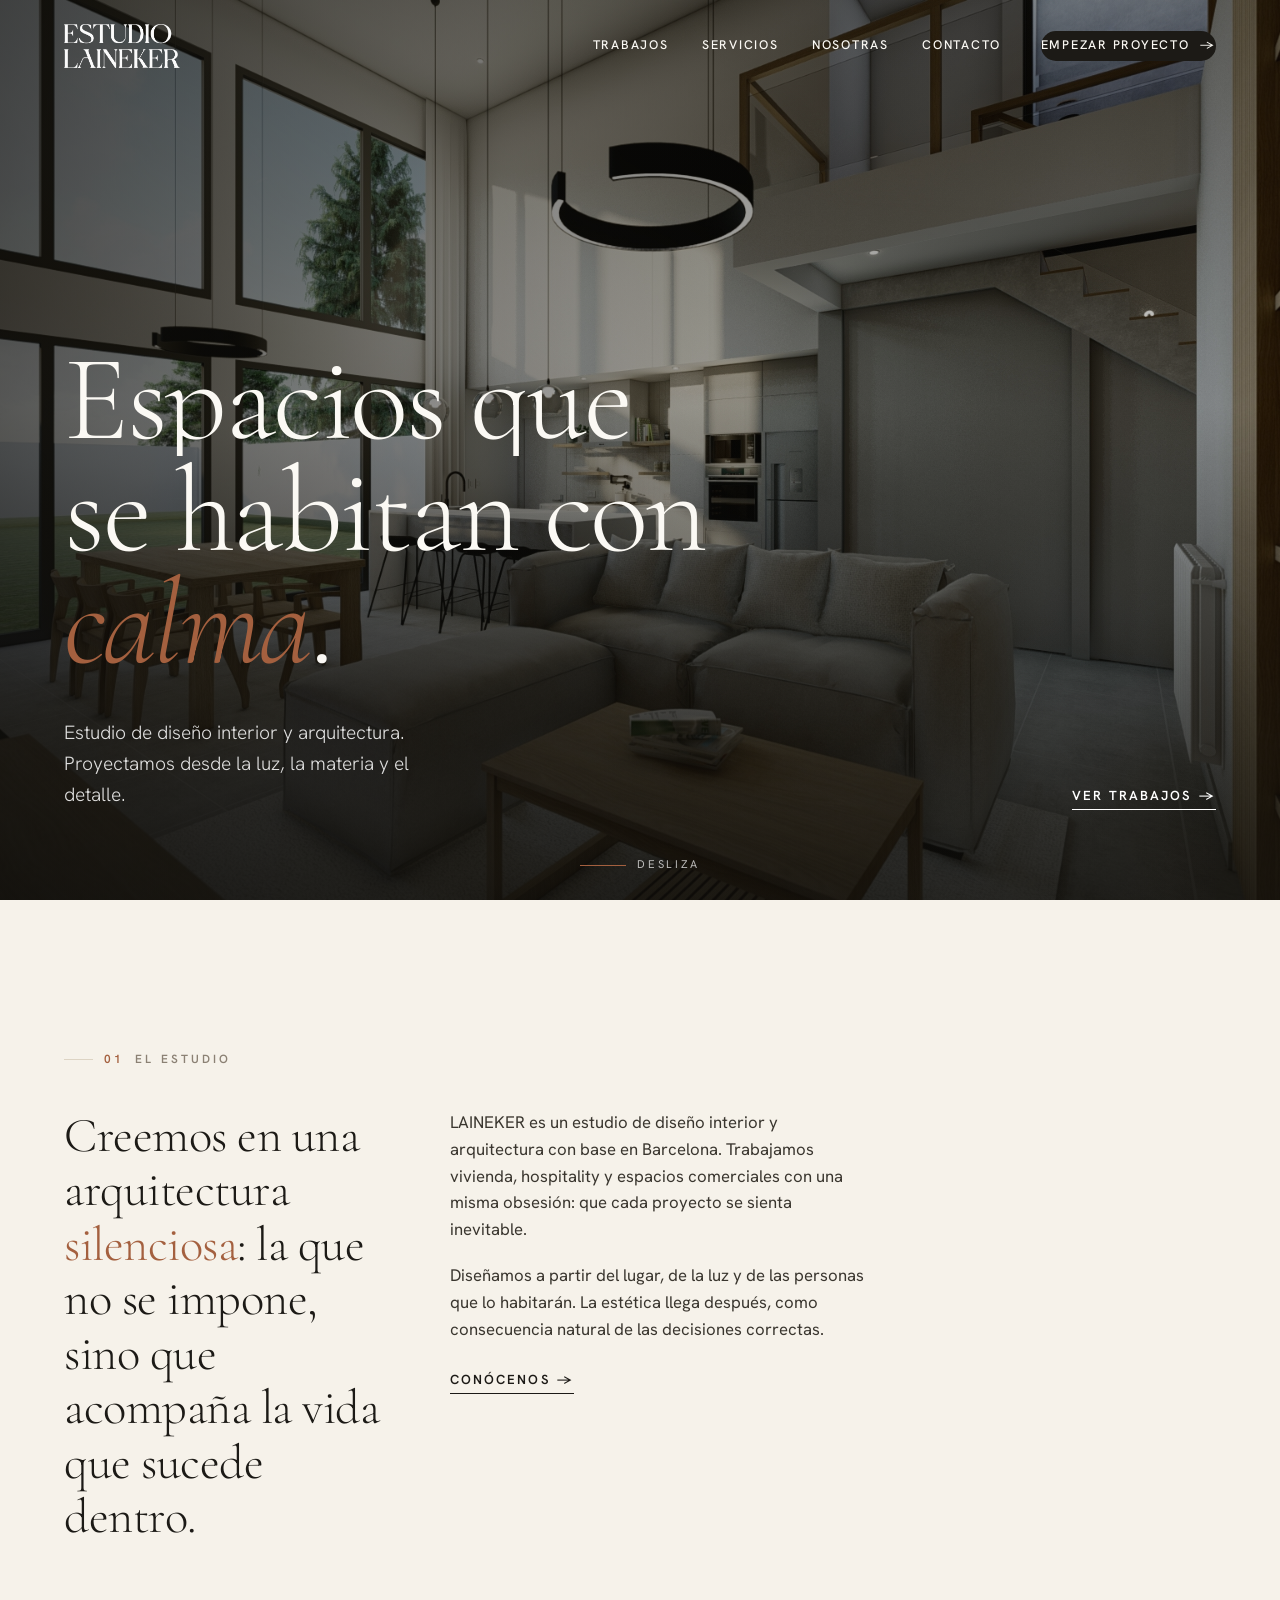
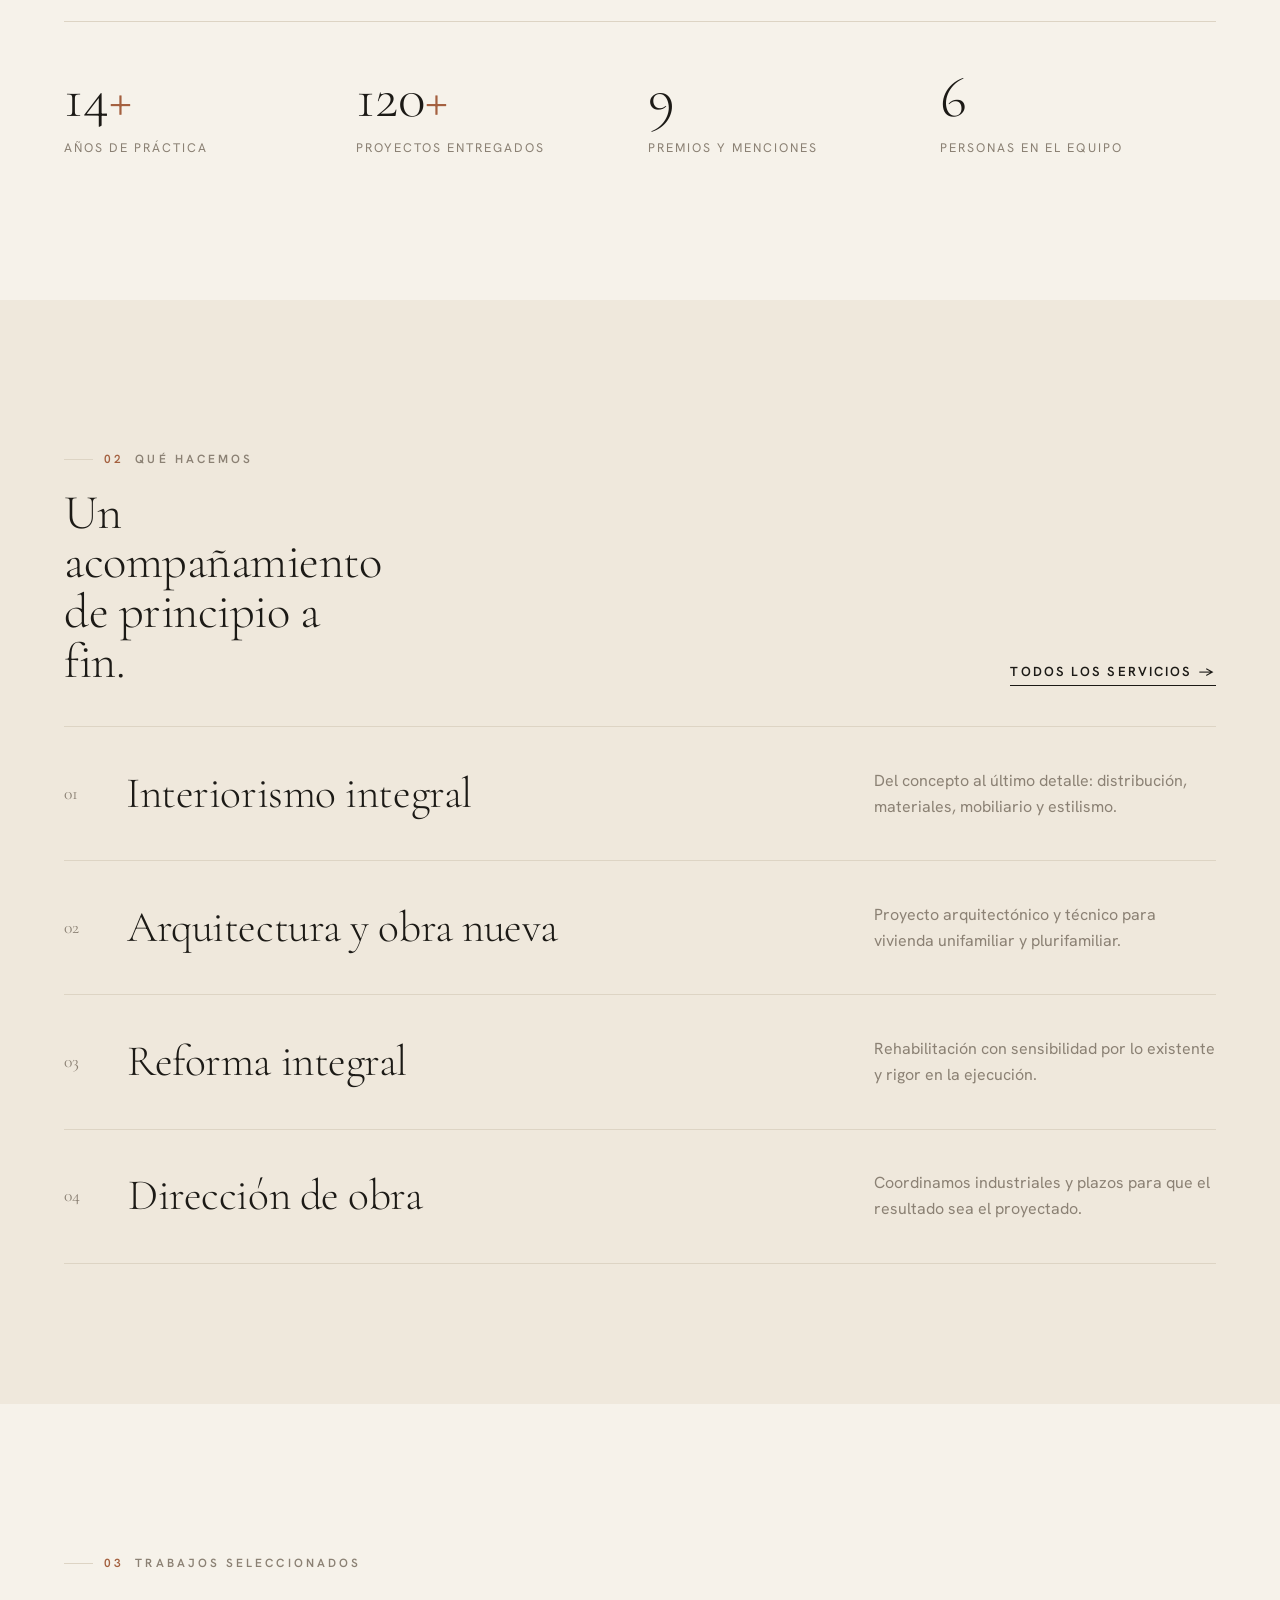
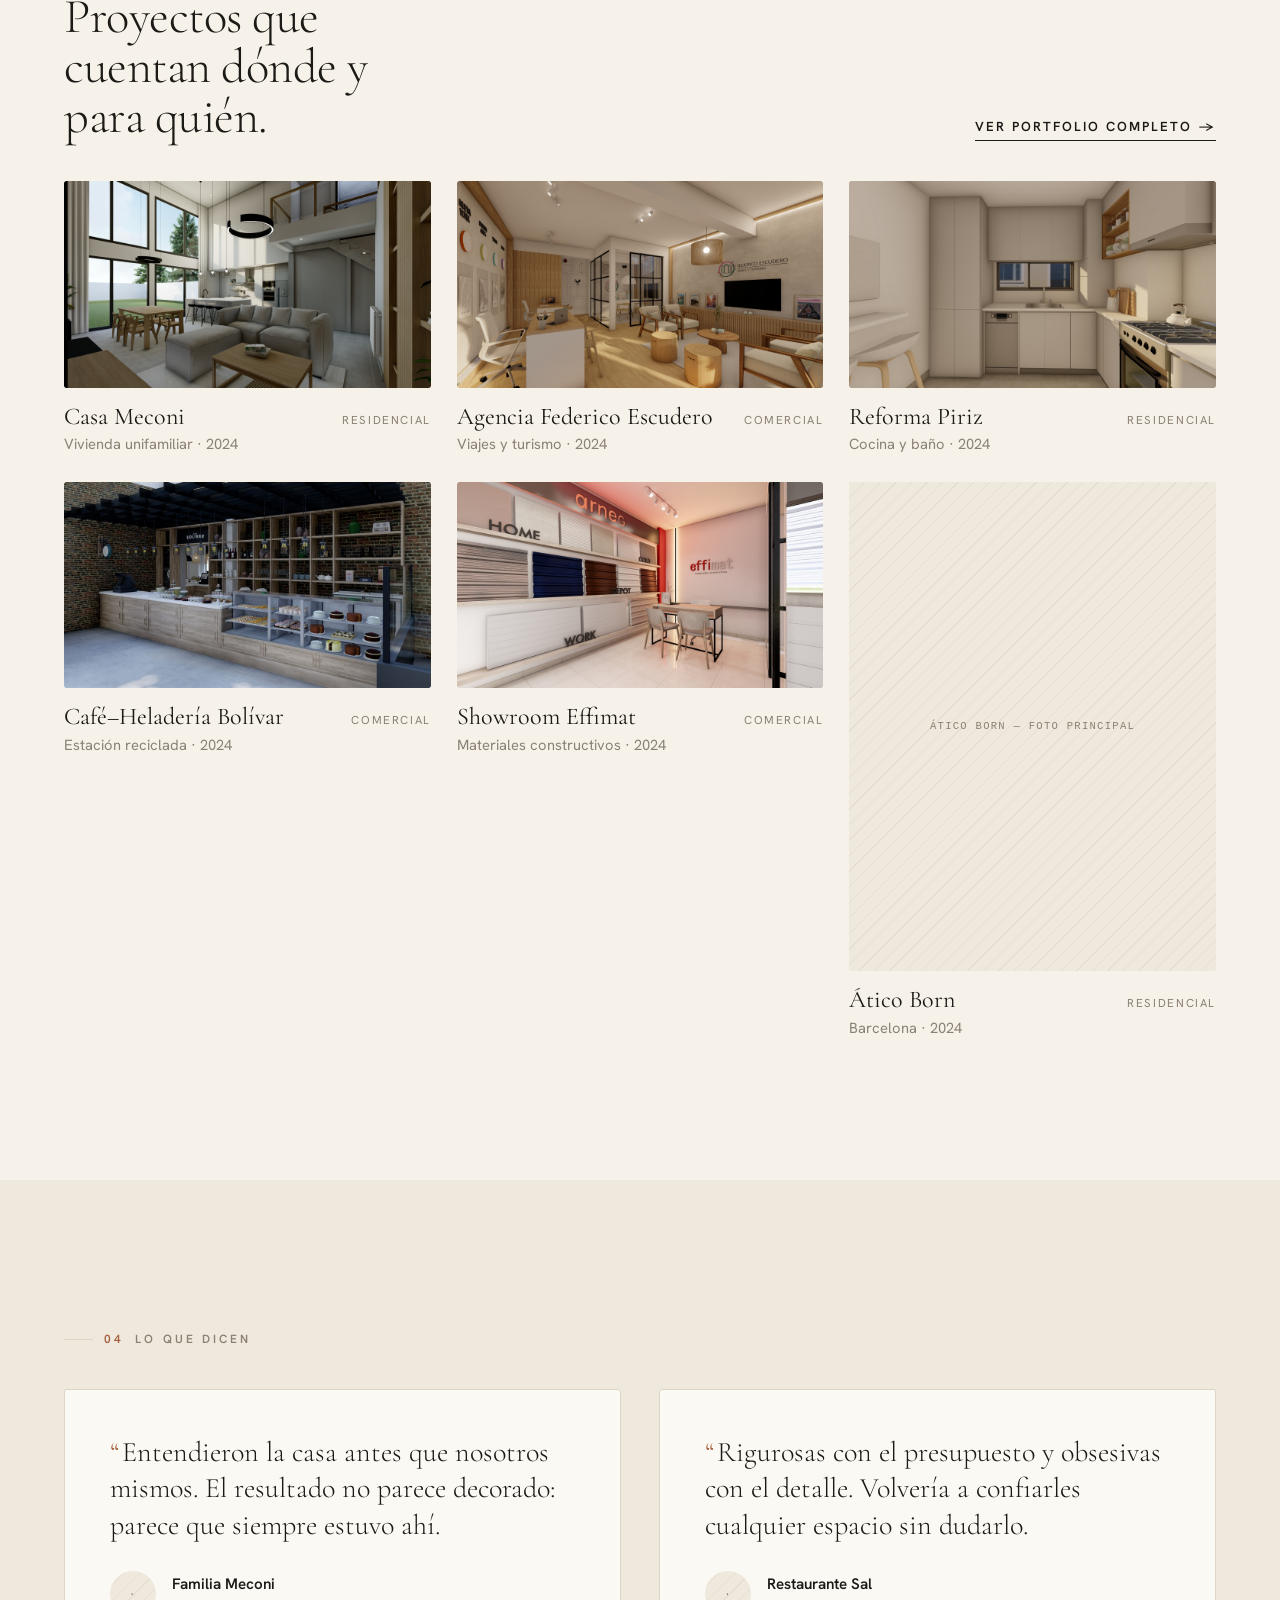
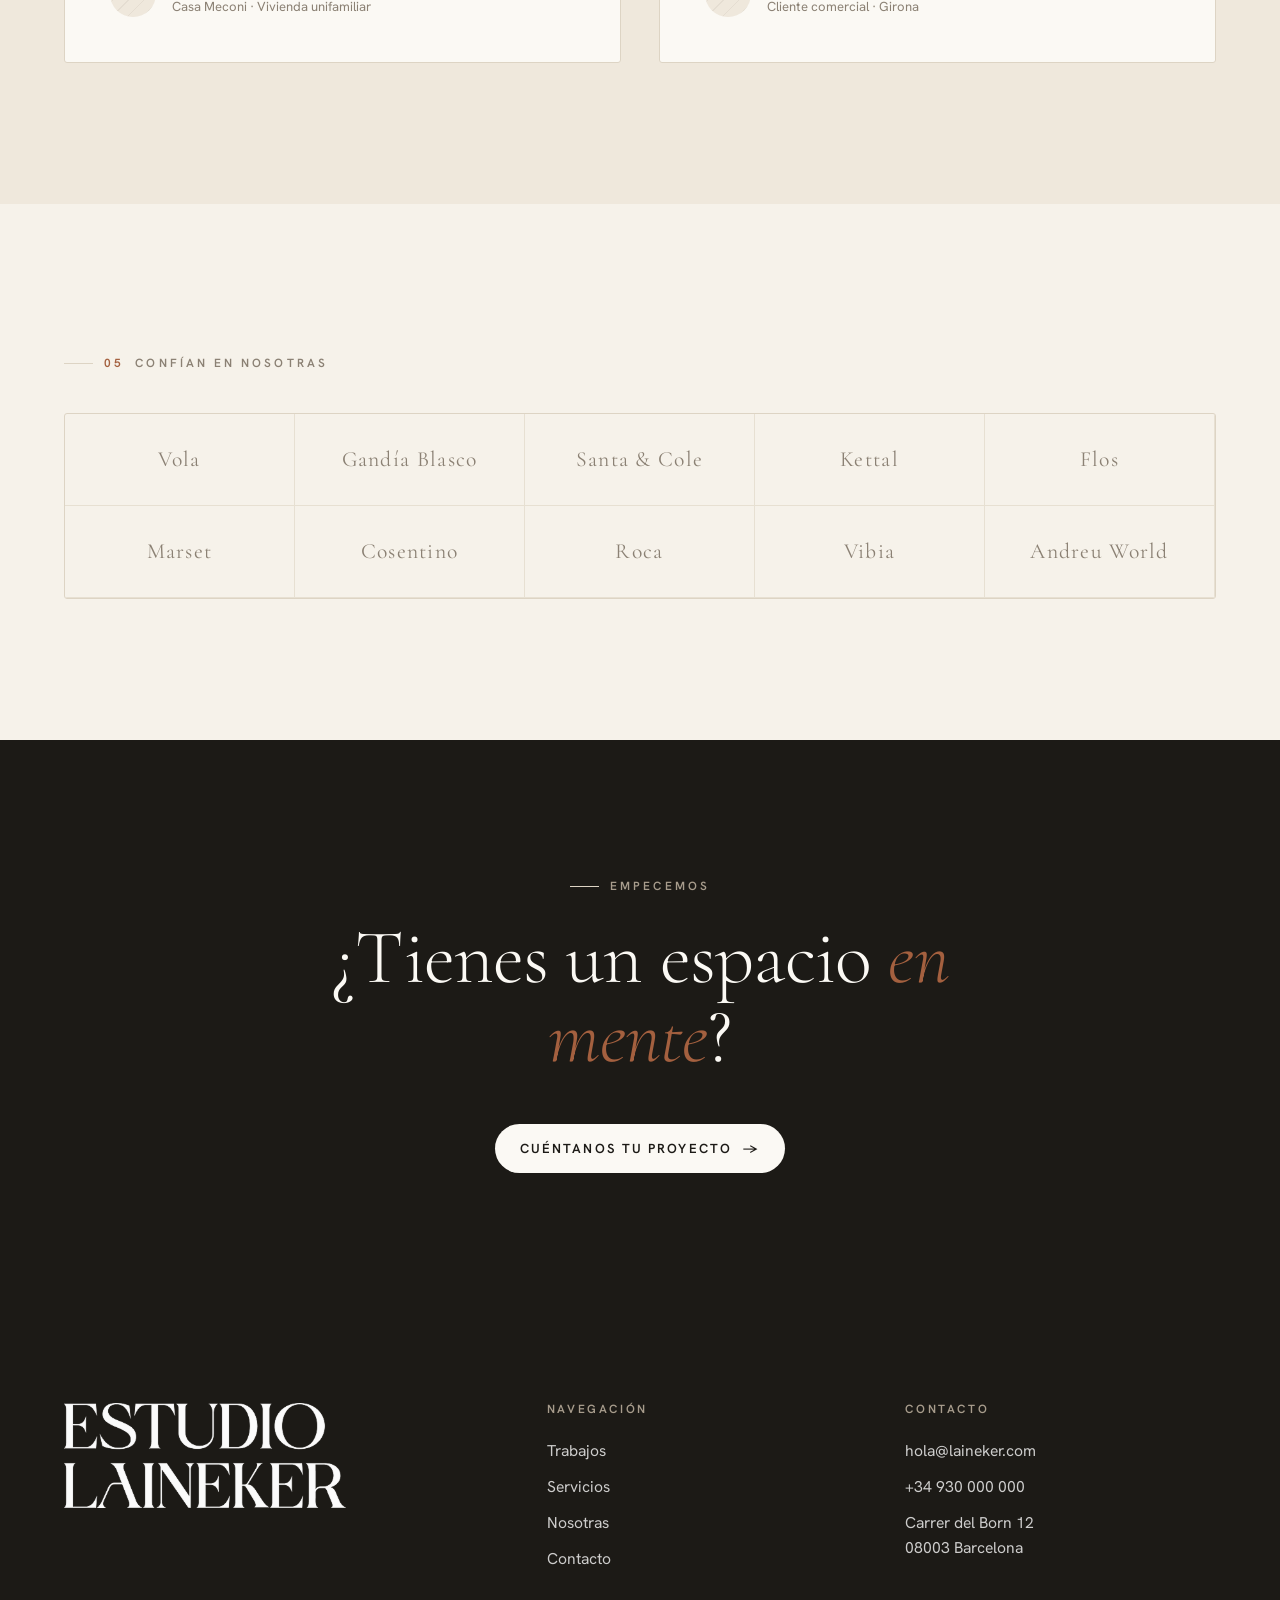
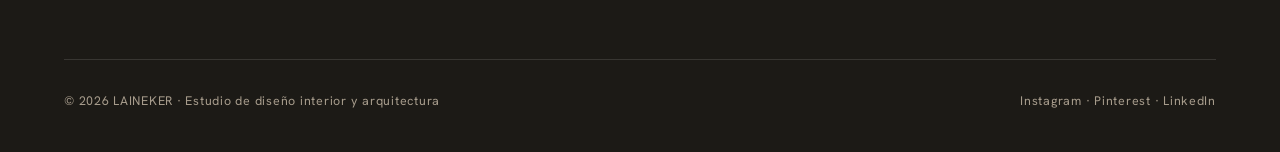
==== index.html @ e69b0336 "Actualización del proyecto" ====
<!DOCTYPE html>
<html lang="es">
<head>
<meta charset="UTF-8">
<meta name="viewport" content="width=device-width, initial-scale=1.0">
<title>LAINEKER — Estudio de diseño interior y arquitectura</title>
<meta name="description" content="LAINEKER. Estudio de diseño interior y arquitectura. Proyectos residenciales, comerciales y de hospitality concebidos desde la luz, la materia y el detalle.">
<link rel="stylesheet" href="css/style.css">
</head>
<body>

<!-- ============ NAV ============ -->
<header class="nav on-dark">
  <a class="brand" href="index.html" aria-label="Estudio LAINEKER — inicio">
    <img class="l-dark" src="img/logo-black.png" alt="Estudio LAINEKER">
    <img class="l-light" src="img/logo-white.png" alt="Estudio LAINEKER">
  </a>
  <nav class="nav__links" aria-label="Principal">
    <a href="trabajos.html">Trabajos</a>
    <a href="servicios.html">Servicios</a>
    <a href="nosotras.html">Nosotras</a>
    <a href="contacto.html">Contacto</a>
    <a class="btn nav__cta" href="contacto.html">Empezar proyecto <span class="arrow" aria-hidden="true">→</span></a>
  </nav>
  <button class="burger" aria-label="Menú" aria-expanded="false"><span></span><span></span><span></span></button>
</header>

<!-- ============ MOBILE MENU ============ -->
<div class="menu" id="menu">
  <a href="trabajos.html">Trabajos</a>
  <a href="servicios.html">Servicios</a>
  <a href="nosotras.html">Nosotras</a>
  <a href="contacto.html">Contacto</a>
  <div class="menu__foot">
    <span>hola@laineker.com</span>
    <span>+34 930 000 000</span>
    <span>Barcelona</span>
  </div>
</div>

<main>

  <!-- ============ HERO ============ -->
  <section class="hero" data-screen-label="Hero">
    <div class="hero__media">
      <img src="img/casa-meconi/1.jpg" alt="Casa Meconi — Estudio Laineker">
    </div>
    <div class="hero__inner">
      <h1 class="hero__title">
        <span class="reveal-line"><span>Espacios que</span></span>
        <span class="reveal-line"><span>se habitan con</span></span>
        <span class="reveal-line"><span><em>calma</em>.</span></span>
      </h1>
      <div class="hero__row">
        <p class="hero__sub">Estudio de diseño interior y arquitectura. Proyectamos desde la luz, la materia y el detalle.</p>
        <a class="link-u" href="trabajos.html" style="color:#fff">Ver trabajos <span class="arrow" aria-hidden="true">→</span></a>
      </div>
    </div>
    <div class="hero__scroll"><span class="hero__line"></span> Desliza</div>
  </section>

  <!-- ============ INTRO ============ -->
  <section class="section wrap" id="estudio" data-screen-label="Estudio">
    <span class="eyebrow" data-reveal><span class="idx">01</span> El estudio</span>
    <div class="intro" style="margin-top:2.5rem">
      <p class="intro__statement" data-reveal>
        Creemos en una arquitectura <span class="accent">silenciosa</span>: la que no se impone, sino que acompaña la vida que sucede dentro.
      </p>
      <div class="intro__aside" data-reveal data-delay="1">
        <p>LAINEKER es un estudio de diseño interior y arquitectura con base en Barcelona. Trabajamos vivienda, hospitality y espacios comerciales con una misma obsesión: que cada proyecto se sienta inevitable.</p>
        <p>Diseñamos a partir del lugar, de la luz y de las personas que lo habitarán. La estética llega después, como consecuencia natural de las decisiones correctas.</p>
        <a class="link-u" href="nosotras.html" style="margin-top:1.6rem;color:var(--ink)">Conócenos <span class="arrow" aria-hidden="true">→</span></a>
      </div>
    </div>

    <div class="metrics">
      <div class="metric" data-reveal><div class="num"><span data-count="14"></span><span class="suf">+</span></div><div class="lbl">Años de práctica</div></div>
      <div class="metric" data-reveal data-delay="1"><div class="num"><span data-count="120"></span><span class="suf">+</span></div><div class="lbl">Proyectos entregados</div></div>
      <div class="metric" data-reveal data-delay="2"><div class="num"><span data-count="9"></span></div><div class="lbl">Premios y menciones</div></div>
      <div class="metric" data-reveal data-delay="3"><div class="num"><span data-count="6"></span></div><div class="lbl">Personas en el equipo</div></div>
    </div>
  </section>

  <!-- ============ SERVICES ============ -->
  <section class="section wrap" id="servicios" style="background:var(--bg-2)" data-screen-label="Servicios">
    <div style="display:flex;justify-content:space-between;align-items:flex-end;gap:2rem;flex-wrap:wrap;margin-bottom:2.5rem">
      <div>
        <span class="eyebrow" data-reveal><span class="idx">02</span> Qué hacemos</span>
        <h2 style="font-size:var(--h2);margin-top:1.2rem;max-width:14ch" data-reveal>Un acompañamiento de principio a fin.</h2>
      </div>
      <a class="link-u" href="servicios.html" data-reveal style="color:var(--ink)">Todos los servicios <span class="arrow" aria-hidden="true">→</span></a>
    </div>

    <div class="svc-list">
      <div class="svc-row" data-reveal>
        <span class="svc-row__mark"></span>
        <span class="svc-row__idx">01</span>
        <h3 class="svc-row__title">Interiorismo integral</h3>
        <p class="svc-row__desc">Del concepto al último detalle: distribución, materiales, mobiliario y estilismo.</p>
      </div>
      <div class="svc-row" data-reveal>
        <span class="svc-row__mark"></span>
        <span class="svc-row__idx">02</span>
        <h3 class="svc-row__title">Arquitectura y obra nueva</h3>
        <p class="svc-row__desc">Proyecto arquitectónico y técnico para vivienda unifamiliar y plurifamiliar.</p>
      </div>
      <div class="svc-row" data-reveal>
        <span class="svc-row__mark"></span>
        <span class="svc-row__idx">03</span>
        <h3 class="svc-row__title">Reforma integral</h3>
        <p class="svc-row__desc">Rehabilitación con sensibilidad por lo existente y rigor en la ejecución.</p>
      </div>
      <div class="svc-row" data-reveal>
        <span class="svc-row__mark"></span>
        <span class="svc-row__idx">04</span>
        <h3 class="svc-row__title">Dirección de obra</h3>
        <p class="svc-row__desc">Coordinamos industriales y plazos para que el resultado sea el proyectado.</p>
      </div>
    </div>
  </section>

  <!-- ============ PORTFOLIO PREVIEW ============ -->
  <section class="section wrap" id="trabajos" data-screen-label="Trabajos">
    <div style="display:flex;justify-content:space-between;align-items:flex-end;gap:2rem;flex-wrap:wrap;margin-bottom:2.5rem">
      <div>
        <span class="eyebrow" data-reveal><span class="idx">03</span> Trabajos seleccionados</span>
        <h2 style="font-size:var(--h2);margin-top:1.2rem;max-width:16ch" data-reveal>Proyectos que cuentan dónde y para quién.</h2>
      </div>
      <a class="link-u" href="trabajos.html" data-reveal style="color:var(--ink)">Ver portfolio completo <span class="arrow" aria-hidden="true">→</span></a>
    </div>
    <div class="masonry" data-masonry="preview"></div>
  </section>

  <!-- ============ TESTIMONIALS ============ -->
  <section class="section wrap" style="background:var(--bg-2)" data-screen-label="Testimonios">
    <span class="eyebrow" data-reveal><span class="idx">04</span> Lo que dicen</span>
    <div class="testi" style="margin-top:2.5rem">
      <figure class="testi__card" data-reveal>
        <blockquote class="testi__q">Entendieron la casa antes que nosotros mismos. El resultado no parece decorado: parece que siempre estuvo ahí.</blockquote>
        <figcaption class="testi__by">
          <div class="ph testi__av" data-label="·"></div>
          <div><div class="n">Familia Meconi</div><div class="r">Casa Meconi · Vivienda unifamiliar</div></div>
        </figcaption>
      </figure>
      <figure class="testi__card" data-reveal data-delay="1">
        <blockquote class="testi__q">Rigurosas con el presupuesto y obsesivas con el detalle. Volvería a confiarles cualquier espacio sin dudarlo.</blockquote>
        <figcaption class="testi__by">
          <div class="ph testi__av" data-label="·"></div>
          <div><div class="n">Restaurante Sal</div><div class="r">Cliente comercial · Girona</div></div>
        </figcaption>
      </figure>
    </div>
  </section>

  <!-- ============ CLIENTS ============ -->
  <section class="section wrap" data-screen-label="Clientes">
    <span class="eyebrow" data-reveal><span class="idx">05</span> Confían en nosotras</span>
    <div class="clients" style="margin-top:2.5rem" data-reveal>
      <div class="client">Vola</div>
      <div class="client">Gandía Blasco</div>
      <div class="client">Santa &amp; Cole</div>
      <div class="client">Kettal</div>
      <div class="client">Flos</div>
      <div class="client">Marset</div>
      <div class="client">Cosentino</div>
      <div class="client">Roca</div>
      <div class="client">Vibia</div>
      <div class="client">Andreu World</div>
    </div>
  </section>

  <!-- ============ CTA ============ -->
  <section class="cta" data-screen-label="Contacto CTA">
    <span class="eyebrow" style="color:var(--muted-2);justify-content:center" data-reveal>Empecemos</span>
    <h2 data-reveal style="margin-top:1.5rem">¿Tienes un espacio <em>en mente</em>?</h2>
    <a class="btn" href="contacto.html" data-reveal>Cuéntanos tu proyecto <span class="arrow" aria-hidden="true">→</span></a>
  </section>

</main>

<!-- ============ FOOTER ============ -->
<footer class="foot">
  <div class="foot__top">
    <div class="foot__big"><img class="foot__logo" src="img/logo-white.png" alt="Estudio LAINEKER"></div>
    <div class="foot__col">
      <h4>Navegación</h4>
      <a href="trabajos.html">Trabajos</a>
      <a href="servicios.html">Servicios</a>
      <a href="nosotras.html">Nosotras</a>
      <a href="contacto.html">Contacto</a>
    </div>
    <div class="foot__col">
      <h4>Contacto</h4>
      <a href="mailto:hola@laineker.com">hola@laineker.com</a>
      <a href="tel:+34930000000">+34 930 000 000</a>
      <p>Carrer del Born 12<br>08003 Barcelona</p>
    </div>
  </div>
  <div class="foot__bottom">
    <span>© <span data-year></span> LAINEKER · Estudio de diseño interior y arquitectura</span>
    <span>Instagram · Pinterest · LinkedIn</span>
  </div>
</footer>

<script src="js/main.js"></script>
</body>
</html>
---- css/style.css ----
/* =========================================================
   LAINEKER — Estudio de diseño interior y arquitectura
   Sistema visual · editorial minimalista · neutro cálido
   ========================================================= */

/* ---------- Fonts ---------- */
@import url('https://fonts.googleapis.com/css2?family=Cormorant+Garamond:ital,wght@0,300;0,400;0,500;1,300;1,400&family=Hanken+Grotesk:wght@300;400;500;600&display=swap');

/* ---------- Tokens ---------- */
:root{
  --bg:        #f6f2ea;
  --bg-2:      #efe8dc;
  --paper:     #fbf9f4;
  --ink:       #1c1a16;
  --ink-soft:  #3a362f;
  --muted:     #8b8174;
  --muted-2:   #a79c8c;
  --line:      #ddd4c4;
  --line-soft: #e7e0d2;
  --accent:    oklch(0.56 0.10 46);      /* terracota */
  --accent-d:  oklch(0.48 0.10 46);

  --serif: 'Cormorant Garamond', Georgia, serif;
  --sans:  'Hanken Grotesk', system-ui, sans-serif;

  --hero:  clamp(3.4rem, 9.5vw, 10rem);
  --h1:    clamp(2.6rem, 6vw, 5.5rem);
  --h2:    clamp(2rem, 3.8vw, 3.5rem);
  --h3:    clamp(1.4rem, 2.2vw, 2rem);
  --lead:  clamp(1.12rem, 1.5vw, 1.45rem);

  --gut:   clamp(1.4rem, 5vw, 6.5rem);   /* side gutters */
  --sec:   clamp(5rem, 11vw, 11rem);     /* section spacing */

  --ease:  cubic-bezier(.22,.61,.36,1);
  --slow:  cubic-bezier(.16,1,.3,1);
}

/* ---------- Reset ---------- */
*{margin:0;padding:0;box-sizing:border-box}
html{scroll-behavior:smooth;-webkit-text-size-adjust:100%}
body{
  background:var(--bg);
  color:var(--ink);
  font-family:var(--sans);
  font-weight:400;
  line-height:1.6;
  font-size:1.0625rem;
  -webkit-font-smoothing:antialiased;
  text-rendering:optimizeLegibility;
  overflow-x:hidden;
}
img{display:block;max-width:100%}
a{color:inherit;text-decoration:none}
button{font:inherit;color:inherit;background:none;border:none;cursor:pointer}
::selection{background:var(--accent);color:var(--paper)}

/* ---------- Type ---------- */
h1,h2,h3,h4{font-family:var(--serif);font-weight:300;line-height:1.02;letter-spacing:-.01em}
.serif{font-family:var(--serif)}
.italic{font-style:italic}

.eyebrow{
  font-family:var(--sans);
  font-size:.74rem;
  font-weight:600;
  letter-spacing:.26em;
  text-transform:uppercase;
  color:var(--muted);
  display:inline-flex;
  align-items:center;
  gap:.7rem;
}
.eyebrow .idx{color:var(--accent);font-variant-numeric:tabular-nums}
.eyebrow::before{content:"";width:1.8rem;height:1px;background:var(--line);display:inline-block}

.lead{font-size:var(--lead);line-height:1.5;color:var(--ink-soft);font-weight:300}
.muted{color:var(--muted)}

/* ---------- Layout ---------- */
.wrap{padding-inline:var(--gut)}
.section{padding-block:var(--sec)}
.divider{height:1px;background:var(--line);border:0}
.grid{display:grid;gap:clamp(1.5rem,3vw,3rem)}

/* ---------- Buttons / links ---------- */
.btn{
  display:inline-flex;align-items:center;gap:.85em;
  font-size:.82rem;font-weight:600;letter-spacing:.16em;text-transform:uppercase;
  padding:1.05em 1.9em;border-radius:100px;
  background:var(--ink);color:var(--paper);
  transition:background .4s var(--ease), transform .4s var(--ease);
}
.btn:hover{background:var(--accent);transform:translateY(-2px)}
.btn--ghost{background:transparent;color:var(--ink);border:1px solid var(--line)}
.btn--ghost:hover{background:var(--ink);color:var(--paper);border-color:var(--ink)}
.btn .arrow{transition:transform .4s var(--ease)}
.btn:hover .arrow{transform:translateX(4px)}

.link-u{
  position:relative;display:inline-flex;align-items:center;gap:.5em;
  font-size:.82rem;font-weight:600;letter-spacing:.16em;text-transform:uppercase;
  padding-bottom:.35em;
}
.link-u::after{content:"";position:absolute;left:0;bottom:0;height:1px;width:100%;
  background:currentColor;transform:scaleX(1);transform-origin:right;transition:transform .5s var(--slow)}
.link-u:hover::after{transform:scaleX(0)}
.link-u .arrow{transition:transform .4s var(--ease)}
.link-u:hover .arrow{transform:translateX(5px)}

/* ---------- Header / Nav ---------- */
.nav{
  position:fixed;inset:0 0 auto 0;z-index:100;
  display:flex;align-items:center;justify-content:space-between;
  padding:1.5rem var(--gut);
  transition:background .5s var(--ease), padding .5s var(--ease), border-color .5s var(--ease);
  border-bottom:1px solid transparent;
}
.nav.is-solid{background:color-mix(in srgb, var(--bg) 88%, transparent);
  backdrop-filter:blur(14px);border-bottom-color:var(--line-soft);padding-block:1.05rem}
.nav.on-dark{color:var(--paper)}
.nav.on-dark .brand,.nav.on-dark .nav__links a{color:var(--paper)}
.nav.is-solid.on-dark{color:var(--ink)}
.nav.is-solid.on-dark .brand,.nav.is-solid.on-dark .nav__links a{color:var(--ink)}

.brand{display:flex;align-items:center;line-height:0}
.brand img{height:clamp(34px,3.4vw,46px);width:auto;display:block}
.brand .l-light{display:none}
.nav.on-dark:not(.is-solid) .brand .l-dark{display:none}
.nav.on-dark:not(.is-solid) .brand .l-light{display:block}
.nav__links{display:flex;align-items:center;gap:clamp(1.5rem,2.6vw,2.8rem)}
.nav__links a{
  font-size:.78rem;font-weight:500;letter-spacing:.14em;text-transform:uppercase;
  position:relative;padding:.3rem 0;color:var(--ink-soft);transition:color .3s
}
.nav__links a::after{content:"";position:absolute;left:0;bottom:-2px;height:1px;width:0;
  background:var(--accent);transition:width .4s var(--ease)}
.nav__links a:hover::after,.nav__links a[aria-current="page"]::after{width:100%}
.nav__links a[aria-current="page"]{color:var(--accent)}
.nav__cta{margin-left:.4rem}

.burger{display:none;flex-direction:column;gap:5px;width:26px;padding:6px 0}
.burger span{height:1.5px;background:currentColor;transition:transform .4s var(--ease),opacity .3s}

/* mobile menu */
.menu{
  position:fixed;inset:0;z-index:99;background:var(--ink);color:var(--paper);
  display:flex;flex-direction:column;justify-content:center;padding:var(--gut);
  transform:translateY(-100%);transition:transform .65s var(--slow);
}
.menu.open{transform:translateY(0)}
.menu a{font-family:var(--serif);font-size:clamp(2.5rem,9vw,4.5rem);font-weight:300;
  padding:.18em 0;opacity:.55;transition:opacity .4s, padding-left .4s var(--ease)}
.menu a:hover{opacity:1;padding-left:.4em}
.menu__foot{margin-top:auto;display:flex;gap:2rem;flex-wrap:wrap;font-size:.8rem;
  letter-spacing:.1em;color:var(--muted-2);text-transform:uppercase}

/* ---------- Placeholder imagery ---------- */
.ph{
  position:relative;overflow:hidden;background:var(--bg-2);
  background-image:repeating-linear-gradient(135deg,
     rgba(140,129,116,.10) 0 1px, transparent 1px 11px);
}
.ph::before{
  content:attr(data-label);position:absolute;inset:0;margin:auto;
  display:flex;align-items:center;justify-content:center;text-align:center;padding:1rem;
  font-family:ui-monospace,'SFMono-Regular',Menlo,monospace;
  font-size:.66rem;letter-spacing:.12em;text-transform:uppercase;color:var(--muted);
}
.ph::after{content:"";position:absolute;inset:0;background:var(--ink);
  opacity:0;transition:opacity .6s var(--ease)}

/* ---------- Footer ---------- */
.foot{background:var(--ink);color:var(--paper);padding:clamp(4rem,8vw,7rem) var(--gut) 2.5rem}
.foot a{color:var(--paper)}
.foot__top{display:grid;grid-template-columns:1.4fr 1fr 1fr;gap:3rem;
  padding-bottom:clamp(3rem,6vw,5rem);border-bottom:1px solid rgba(255,255,255,.12)}
.foot__big{line-height:0}
.foot__logo{width:clamp(180px,22vw,300px);height:auto;display:block}
.foot__col h4{font-family:var(--sans);font-size:.74rem;font-weight:600;letter-spacing:.22em;
  text-transform:uppercase;color:var(--muted-2);margin-bottom:1.4rem}
.foot__col a,.foot__col p{display:block;color:rgba(255,255,255,.78);margin-bottom:.7rem;font-size:.98rem;transition:color .3s}
.foot__col a:hover{color:var(--accent)}
.foot__bottom{display:flex;justify-content:space-between;flex-wrap:wrap;gap:1rem;
  padding-top:2rem;font-size:.78rem;letter-spacing:.06em;color:var(--muted-2)}

/* ---------- Reveal animation ---------- */
[data-reveal]{opacity:0;transform:translateY(28px);transition:opacity 1s var(--slow), transform 1s var(--slow)}
[data-reveal].in{opacity:1;transform:none}
[data-reveal][data-delay="1"]{transition-delay:.08s}
[data-reveal][data-delay="2"]{transition-delay:.16s}
[data-reveal][data-delay="3"]{transition-delay:.24s}
[data-reveal][data-delay="4"]{transition-delay:.32s}
@media (prefers-reduced-motion:reduce){
  [data-reveal]{opacity:1!important;transform:none!important}
  html{scroll-behavior:auto}
}

/* =========================================================
   HERO
   ========================================================= */
.hero{position:relative;min-height:100svh;display:flex;align-items:flex-end;
  padding:0 var(--gut) clamp(3rem,7vw,6rem);overflow:hidden}
.hero__media{position:absolute;inset:0;z-index:0;background:#17150f}
.hero__media .ph{position:absolute;inset:0;background:#201d16;
  background-image:repeating-linear-gradient(135deg, rgba(255,255,255,.045) 0 1px, transparent 1px 13px)}
.hero__media .ph::before{color:rgba(255,255,255,.42)}
.hero__media .ph::after{display:none}
.hero__media img{position:absolute;inset:0;width:100%;height:100%;object-fit:cover}
.hero__media::after{content:"";position:absolute;inset:0;
  background:
   linear-gradient(to right, rgba(15,14,11,.62), rgba(15,14,11,.18) 55%, transparent),
   linear-gradient(to top, rgba(15,14,11,.78), rgba(15,14,11,.20) 55%, rgba(15,14,11,.40))}
.hero__inner{position:relative;z-index:2;color:var(--paper);width:100%}
.hero__title{font-size:var(--hero);font-weight:300;letter-spacing:-.02em;line-height:.92}
.hero__title em{font-style:italic;color:var(--accent)}
.hero__row{display:flex;justify-content:space-between;align-items:flex-end;gap:2rem;
  flex-wrap:wrap;margin-top:clamp(1.5rem,3vw,2.5rem)}
.hero__sub{max-width:34ch;font-size:var(--lead);font-weight:300;color:rgba(255,255,255,.86)}
.hero__scroll{position:absolute;left:50%;transform:translateX(-50%);bottom:1.6rem;z-index:2;
  display:flex;align-items:center;gap:.7rem;font-size:.7rem;letter-spacing:.24em;
  text-transform:uppercase;color:rgba(255,255,255,.7)}
.hero__line{display:inline-block;width:46px;height:1px;background:rgba(255,255,255,.5);position:relative;overflow:hidden}
.hero__line::after{content:"";position:absolute;inset:0;background:var(--accent);
  animation:swipe 2.6s var(--ease) infinite}
@keyframes swipe{0%{transform:translateX(-100%)}55%,100%{transform:translateX(100%)}}

/* hero text mask reveal */
.reveal-line{display:block;overflow:hidden}
.reveal-line>span{display:block;transform:translateY(110%);
  animation:riseUp 1.1s var(--slow) forwards}
.reveal-line:nth-child(2)>span{animation-delay:.12s}
.reveal-line:nth-child(3)>span{animation-delay:.24s}
@keyframes riseUp{to{transform:translateY(0)}}

/* =========================================================
   INTRO / two-col statement
   ========================================================= */
.intro{display:grid;grid-template-columns:minmax(0,.42fr) minmax(0,1fr);gap:clamp(2rem,5vw,5rem);align-items:start}
.intro__statement{font-family:var(--serif);font-weight:300;font-size:var(--h2);line-height:1.12;letter-spacing:-.01em}
.intro__statement .accent{color:var(--accent)}
.intro__aside{font-size:1.05rem;color:var(--ink-soft);max-width:46ch}
.intro__aside p+p{margin-top:1.2rem}

/* metrics */
.metrics{display:grid;grid-template-columns:repeat(4,1fr);gap:1rem;
  border-top:1px solid var(--line);margin-top:clamp(3rem,6vw,5rem);padding-top:clamp(2rem,4vw,3rem)}
.metric .num{font-family:var(--serif);font-weight:300;font-size:clamp(2.6rem,4.5vw,4rem);line-height:1;color:var(--ink)}
.metric .num .suf{color:var(--accent)}
.metric .lbl{font-size:.78rem;letter-spacing:.16em;text-transform:uppercase;color:var(--muted);margin-top:.7rem}

/* =========================================================
   SERVICES
   ========================================================= */
.svc-list{border-top:1px solid var(--line)}
.svc-row{display:grid;grid-template-columns:auto 1fr auto;gap:clamp(1rem,4vw,3rem);
  align-items:center;padding:clamp(1.6rem,3.2vw,2.6rem) 0;border-bottom:1px solid var(--line);
  position:relative;transition:padding-left .5s var(--ease)}
.svc-row__idx{font-family:var(--serif);font-size:1.1rem;color:var(--muted)}
.svc-row__title{font-family:var(--serif);font-weight:300;font-size:clamp(1.8rem,3.4vw,3rem);
  line-height:1.05;transition:color .4s}
.svc-row__desc{max-width:38ch;color:var(--muted);font-size:1rem;justify-self:end}
.svc-row__mark{position:absolute;left:-.2rem;top:50%;transform:translateY(-50%) scale(0);
  width:7px;height:7px;border-radius:50%;background:var(--accent);transition:transform .4s var(--ease)}
.svc-row:hover{padding-left:1.6rem}
.svc-row:hover .svc-row__mark{transform:translateY(-50%) scale(1)}
.svc-row:hover .svc-row__title{color:var(--accent)}

/* =========================================================
   PORTFOLIO — masonry
   ========================================================= */
.masonry{column-count:3;column-gap:clamp(1rem,2vw,2rem)}
.masonry .card{break-inside:avoid;margin-bottom:clamp(1rem,2vw,2rem)}
.card{display:block;cursor:pointer}
.card__media{position:relative;overflow:hidden;border-radius:2px}
.card__media .ph{transition:transform 1.1s var(--slow)}
.card__img{width:100%;height:auto;display:block;border-radius:2px;transition:transform 1.1s var(--slow)}
.card:hover .card__media .ph,.card:hover .card__media .card__img{transform:scale(1.045)}
.card__media::after{content:"";position:absolute;inset:0;
  background:linear-gradient(to top,rgba(15,14,11,.5),transparent 50%);
  opacity:0;transition:opacity .55s var(--ease);z-index:1}
.card:hover .card__media::after{opacity:1}
.card__view{position:absolute;z-index:2;left:1.2rem;bottom:1.2rem;color:var(--paper);
  font-size:.72rem;letter-spacing:.18em;text-transform:uppercase;
  display:inline-flex;align-items:center;gap:.5rem;
  opacity:0;transform:translateY(8px);transition:opacity .5s var(--ease),transform .5s var(--ease)}
.card:hover .card__view{opacity:1;transform:none}
.card__meta{display:flex;justify-content:space-between;align-items:baseline;gap:1rem;padding-top:1rem}
.card__name{font-family:var(--serif);font-weight:400;font-size:1.5rem;line-height:1.1}
.card__cat{font-size:.72rem;letter-spacing:.14em;text-transform:uppercase;color:var(--muted);white-space:nowrap}
.card__loc{font-size:.92rem;color:var(--muted);margin-top:.15rem}

/* aspect helpers for placeholders */
.r-32{aspect-ratio:3/2}.r-23{aspect-ratio:2/3}.r-11{aspect-ratio:1/1}
.r-45{aspect-ratio:4/5}.r-54{aspect-ratio:5/4}.r-169{aspect-ratio:16/9}.r-34{aspect-ratio:3/4}

/* filters */
.filters{display:flex;gap:.6rem;flex-wrap:wrap;margin-bottom:clamp(2rem,4vw,3.5rem)}
.filters button{font-size:.78rem;letter-spacing:.12em;text-transform:uppercase;
  padding:.6em 1.15em;border:1px solid var(--line);border-radius:100px;color:var(--ink-soft);
  transition:all .35s var(--ease)}
.filters button:hover{border-color:var(--ink)}
.filters button[aria-pressed="true"]{background:var(--ink);color:var(--paper);border-color:var(--ink)}

/* =========================================================
   PROJECT MODAL
   ========================================================= */
.pm{position:fixed;inset:0;z-index:200;display:flex;flex-direction:column;
  background:var(--paper);visibility:hidden;opacity:0;transition:opacity .5s var(--ease),visibility .5s}
.pm.open{visibility:visible;opacity:1}
.pm__bar{position:sticky;top:0;z-index:5;display:flex;align-items:center;justify-content:space-between;
  padding:1.2rem var(--gut);background:color-mix(in srgb,var(--paper) 90%,transparent);
  backdrop-filter:blur(10px);border-bottom:1px solid var(--line-soft)}
.pm__bar .ttl{font-family:var(--serif);font-size:1.4rem;font-weight:400}
.pm__close{display:inline-flex;align-items:center;gap:.6rem;font-size:.76rem;letter-spacing:.16em;text-transform:uppercase}
.pm__close .x{display:inline-grid;place-items:center;width:34px;height:34px;border-radius:50%;
  border:1px solid var(--line);transition:all .35s var(--ease)}
.pm__close:hover .x{background:var(--ink);color:var(--paper);transform:rotate(90deg)}
.pm__scroll{overflow-y:auto;flex:1}
.pm__hero{position:relative;height:min(82vh,720px)}
.pm__hero .ph,.pm__hero img{position:absolute;inset:0}
.pm__hero img{width:100%;height:100%;object-fit:cover}
.pm__head{display:grid;grid-template-columns:1fr 1fr;gap:clamp(2rem,5vw,5rem);
  padding:clamp(3rem,6vw,5rem) var(--gut)}
.pm__title{font-family:var(--serif);font-weight:300;font-size:var(--h1);line-height:.98}
.pm__facts{display:grid;grid-template-columns:1fr 1fr;gap:1.6rem 2rem;align-self:end}
.pm__fact .k{font-size:.72rem;letter-spacing:.18em;text-transform:uppercase;color:var(--muted);margin-bottom:.4rem}
.pm__fact .v{font-size:1.05rem;color:var(--ink-soft)}
.pm__body{max-width:62ch;padding:0 var(--gut);font-size:var(--lead);font-weight:300;color:var(--ink-soft)}
.pm__body p+p{margin-top:1.3rem}
.pm__gallery{padding:clamp(3rem,6vw,5rem) var(--gut) clamp(4rem,8vw,7rem);display:grid;gap:clamp(1rem,2vw,1.5rem)}
.pm__gallery .g-full{grid-column:1/-1}
.pm__gallery img{width:100%;height:auto;display:block;border-radius:2px}
.pm__g2{grid-template-columns:1fr 1fr}
.pm__next{border-top:1px solid var(--line);padding:clamp(2.5rem,5vw,4rem) var(--gut);
  display:flex;justify-content:space-between;align-items:center;gap:1rem;cursor:pointer}
.pm__next .lbl{font-size:.74rem;letter-spacing:.2em;text-transform:uppercase;color:var(--muted)}
.pm__next .nm{font-family:var(--serif);font-weight:300;font-size:var(--h3);transition:color .4s}
.pm__next:hover .nm{color:var(--accent)}

/* =========================================================
   TESTIMONIALS
   ========================================================= */
.testi{display:grid;grid-template-columns:repeat(2,1fr);gap:clamp(1.5rem,3vw,3rem)}
.testi__card{border:1px solid var(--line);border-radius:3px;padding:clamp(2rem,3.5vw,3rem);background:var(--paper)}
.testi__q{font-family:var(--serif);font-weight:300;font-size:clamp(1.4rem,2.2vw,1.9rem);line-height:1.28}
.testi__q::before{content:"“";color:var(--accent);margin-right:.1em}
.testi__by{display:flex;align-items:center;gap:1rem;margin-top:1.8rem}
.testi__av{width:46px;height:46px;border-radius:50%;flex:none}
.testi__by .n{font-weight:600;font-size:.95rem}
.testi__by .r{font-size:.82rem;color:var(--muted)}

/* =========================================================
   CLIENTS
   ========================================================= */
.clients{display:grid;grid-template-columns:repeat(5,1fr);border:1px solid var(--line);border-radius:3px;overflow:hidden}
.client{aspect-ratio:5/2;display:grid;place-items:center;border-right:1px solid var(--line-soft);
  border-bottom:1px solid var(--line-soft);font-family:var(--serif);font-size:1.35rem;color:var(--muted);
  letter-spacing:.06em;transition:color .4s,background .4s}
.client:hover{color:var(--ink);background:var(--paper)}

/* =========================================================
   CONTACT CTA band
   ========================================================= */
.cta{background:var(--ink);color:var(--paper);padding:clamp(5rem,10vw,9rem) var(--gut);text-align:center}
.cta h2{font-size:var(--h1);font-weight:300;line-height:1.02;max-width:18ch;margin-inline:auto}
.cta h2 em{font-style:italic;color:var(--accent)}
.cta .btn{background:var(--paper);color:var(--ink);margin-top:clamp(2rem,4vw,3rem)}
.cta .btn:hover{background:var(--accent);color:var(--paper)}

/* =========================================================
   PAGE HEADER (interior pages)
   ========================================================= */
.phead{padding:calc(var(--sec) + 4rem) var(--gut) var(--sec)}
.phead__title{font-size:var(--hero);font-weight:300;line-height:.92;letter-spacing:-.02em}
.phead__title em{font-style:italic;color:var(--accent)}
.phead__row{display:flex;justify-content:space-between;align-items:flex-end;gap:2rem;flex-wrap:wrap;margin-top:1.5rem}
.phead__sub{max-width:42ch;font-size:var(--lead);font-weight:300;color:var(--ink-soft)}

/* =========================================================
   SERVICES PAGE — detailed blocks
   ========================================================= */
.svc-detail{display:grid;grid-template-columns:1fr 1fr;gap:clamp(2rem,5vw,5rem);align-items:center;
  padding-block:clamp(3rem,6vw,5rem);border-top:1px solid var(--line)}
.svc-detail:nth-child(even) .svc-detail__media{order:2}
.svc-detail__idx{font-family:var(--serif);font-size:1.2rem;color:var(--accent);margin-bottom:1rem}
.svc-detail h3{font-size:var(--h2);margin-bottom:1.4rem}
.svc-detail p{color:var(--ink-soft);max-width:46ch;margin-bottom:1.5rem}
.svc-detail__list{list-style:none}
.svc-detail__list li{padding:.7rem 0;border-bottom:1px solid var(--line-soft);display:flex;gap:.8rem;align-items:center;font-size:.98rem}
.svc-detail__list li::before{content:"";width:5px;height:5px;border-radius:50%;background:var(--accent);flex:none}
.svc-detail__media .ph{border-radius:2px}

/* process */
.process{display:grid;grid-template-columns:repeat(4,1fr);gap:clamp(1.5rem,3vw,2.5rem)}
.proc__n{font-family:var(--serif);font-size:1rem;color:var(--accent);letter-spacing:.1em}
.proc h4{font-family:var(--serif);font-weight:400;font-size:1.5rem;margin:.8rem 0 .7rem}
.proc p{font-size:.96rem;color:var(--muted)}
.proc{padding-top:1.4rem;border-top:1px solid var(--line)}

/* =========================================================
   NOSOTRAS
   ========================================================= */
.bio{display:grid;grid-template-columns:1fr 1fr;gap:clamp(2rem,5vw,5rem);align-items:center}
.bio__media .ph{border-radius:2px}
.bio h2{font-size:var(--h2);margin-bottom:1.6rem;font-weight:300}
.bio p{color:var(--ink-soft);margin-bottom:1.2rem;max-width:48ch}
.bio .sign{font-family:var(--serif);font-style:italic;font-size:1.6rem;color:var(--accent);margin-top:1.5rem}

.values{display:grid;grid-template-columns:repeat(3,1fr);gap:clamp(1.5rem,3vw,2.5rem)}
.value{padding-top:1.4rem;border-top:1px solid var(--line)}
.value h4{font-family:var(--serif);font-weight:400;font-size:1.6rem;margin-bottom:.7rem}
.value p{color:var(--muted);font-size:.98rem}

.team{display:grid;grid-template-columns:repeat(3,1fr);gap:clamp(1.5rem,3vw,2.5rem)}
.member__media{overflow:hidden;border-radius:2px}
.member__media .ph{transition:transform 1s var(--slow)}
.member:hover .member__media .ph{transform:scale(1.04)}
.member .nm{font-family:var(--serif);font-weight:400;font-size:1.5rem;margin-top:1rem}
.member .ro{font-size:.8rem;letter-spacing:.14em;text-transform:uppercase;color:var(--muted);margin-top:.3rem}

/* =========================================================
   CONTACT PAGE
   ========================================================= */
.contact{display:grid;grid-template-columns:1fr 1fr;gap:clamp(2.5rem,6vw,6rem)}
.field{position:relative;margin-bottom:1.9rem}
.field input,.field textarea,.field select{
  width:100%;background:transparent;border:0;border-bottom:1px solid var(--line);
  padding:.9rem 0;font-family:var(--sans);font-size:1.05rem;color:var(--ink);transition:border-color .4s}
.field textarea{resize:vertical;min-height:120px}
.field label{position:absolute;left:0;top:.9rem;color:var(--muted);pointer-events:none;
  transition:transform .35s var(--ease),font-size .35s,color .35s;font-size:1.05rem}
.field input:focus,.field textarea:focus,.field select:focus{outline:none;border-bottom-color:var(--accent)}
.field input:focus+label,.field input:not(:placeholder-shown)+label,
.field textarea:focus+label,.field textarea:not(:placeholder-shown)+label{
  transform:translateY(-1.6rem);font-size:.72rem;letter-spacing:.14em;text-transform:uppercase;color:var(--accent)}
.field select:focus+label,.field.filled label{transform:translateY(-1.6rem);font-size:.72rem;letter-spacing:.14em;text-transform:uppercase;color:var(--accent)}
.chips{display:flex;gap:.55rem;flex-wrap:wrap;margin:.4rem 0 2rem}
.chips button{font-size:.78rem;letter-spacing:.08em;padding:.55em 1em;border:1px solid var(--line);border-radius:100px;transition:all .3s}
.chips button[aria-pressed="true"]{background:var(--ink);color:var(--paper);border-color:var(--ink)}
.form-msg{margin-top:1.2rem;font-size:.92rem;color:var(--accent);min-height:1.2em}
.contact__info dt{font-size:.74rem;letter-spacing:.2em;text-transform:uppercase;color:var(--muted);margin-bottom:.5rem}
.contact__info dd{font-size:1.15rem;margin-bottom:2rem;color:var(--ink-soft)}
.contact__map{margin-top:2rem;border-radius:2px;overflow:hidden}
.contact__map .ph{aspect-ratio:3/2}
.contact__map .ph::after{opacity:.06}

/* =========================================================
   RESPONSIVE
   ========================================================= */
@media (max-width:1024px){
  .masonry{column-count:2}
  .clients{grid-template-columns:repeat(3,1fr)}
  .process,.values,.team{grid-template-columns:repeat(2,1fr)}
  .metrics{grid-template-columns:repeat(2,1fr);gap:2rem 1rem}
}
@media (max-width:760px){
  .nav__links{display:none}
  .burger{display:flex}
  .hero__scroll{display:none}
  .intro,.svc-detail,.bio,.contact,.testi,.pm__head{grid-template-columns:1fr}
  .svc-detail:nth-child(even) .svc-detail__media{order:0}
  .masonry{column-count:1}
  .svc-row{grid-template-columns:auto 1fr;gap:1rem}
  .svc-row__desc{display:none}
  .foot__top{grid-template-columns:1fr;gap:2.5rem}
  .process,.values,.team{grid-template-columns:1fr}
  .clients{grid-template-columns:repeat(2,1fr)}
  .pm__g2{grid-template-columns:1fr}
  .pm__facts{grid-template-columns:1fr 1fr}
}
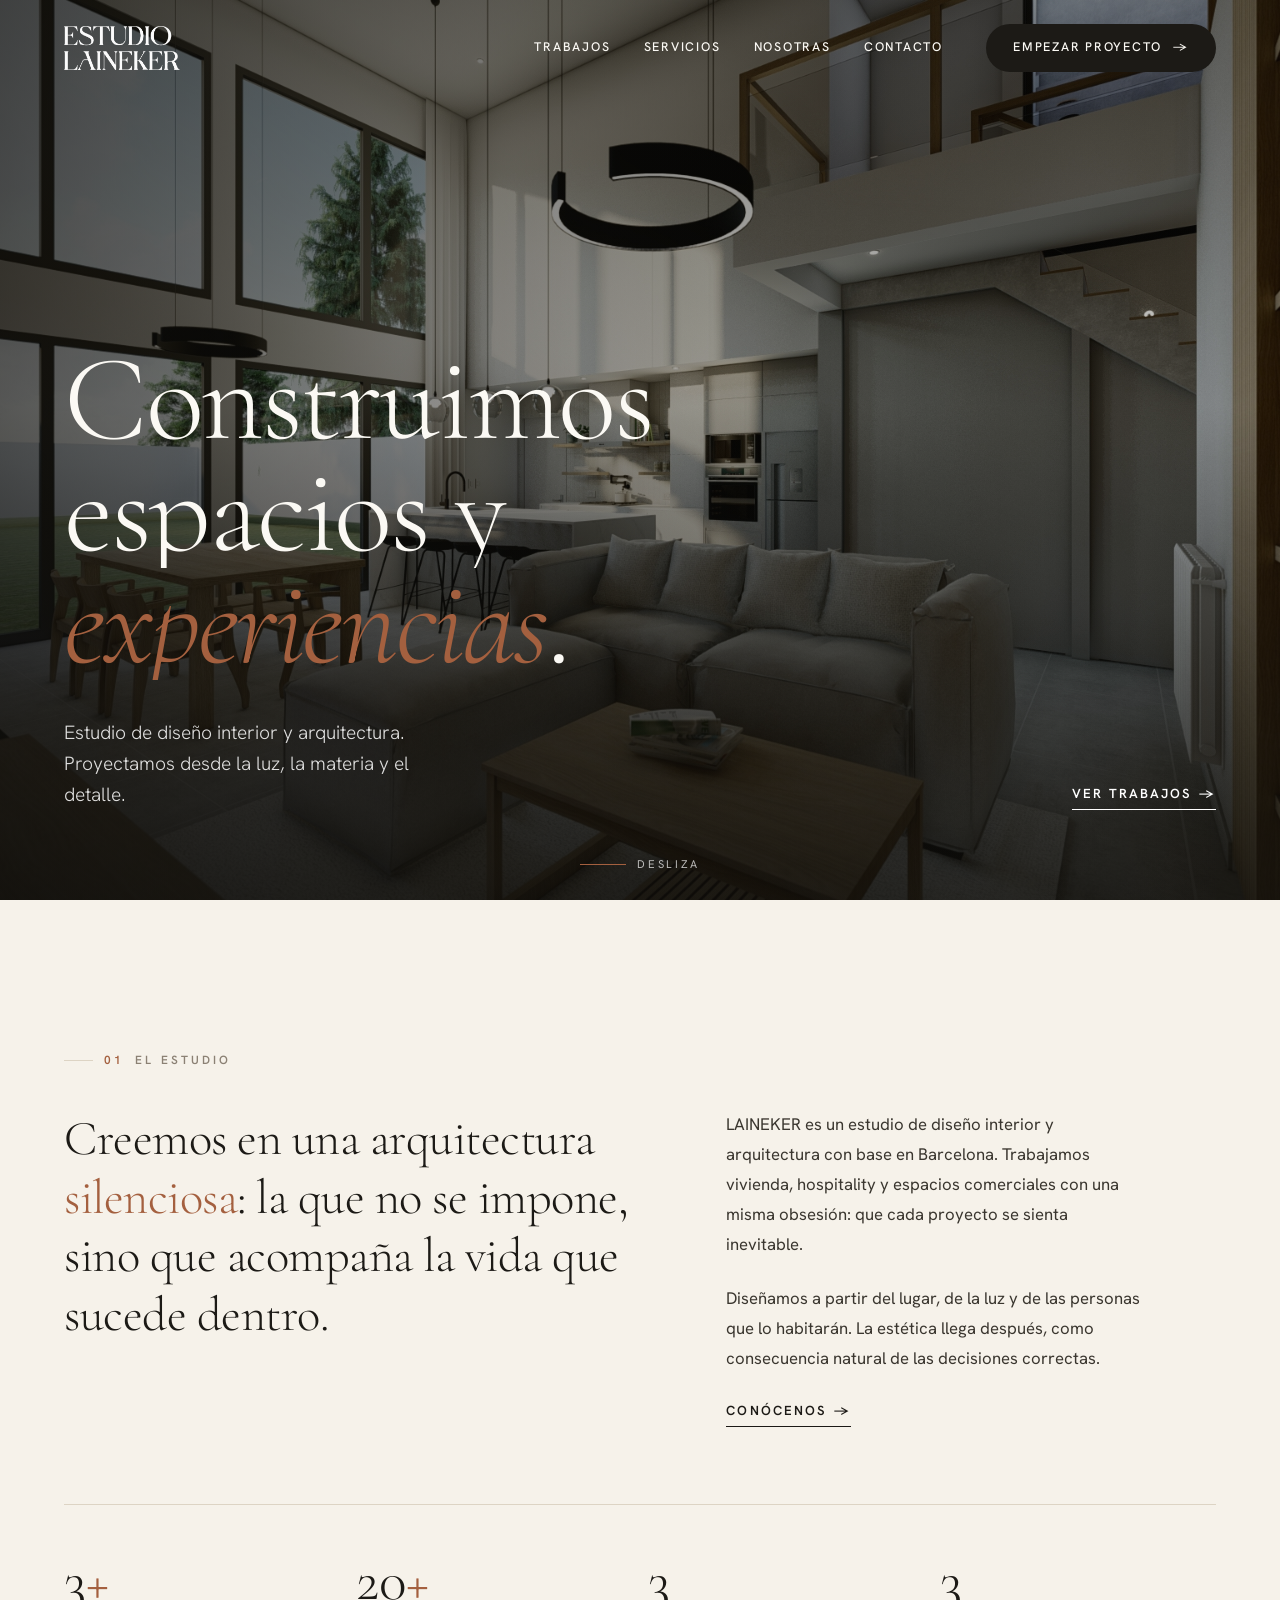
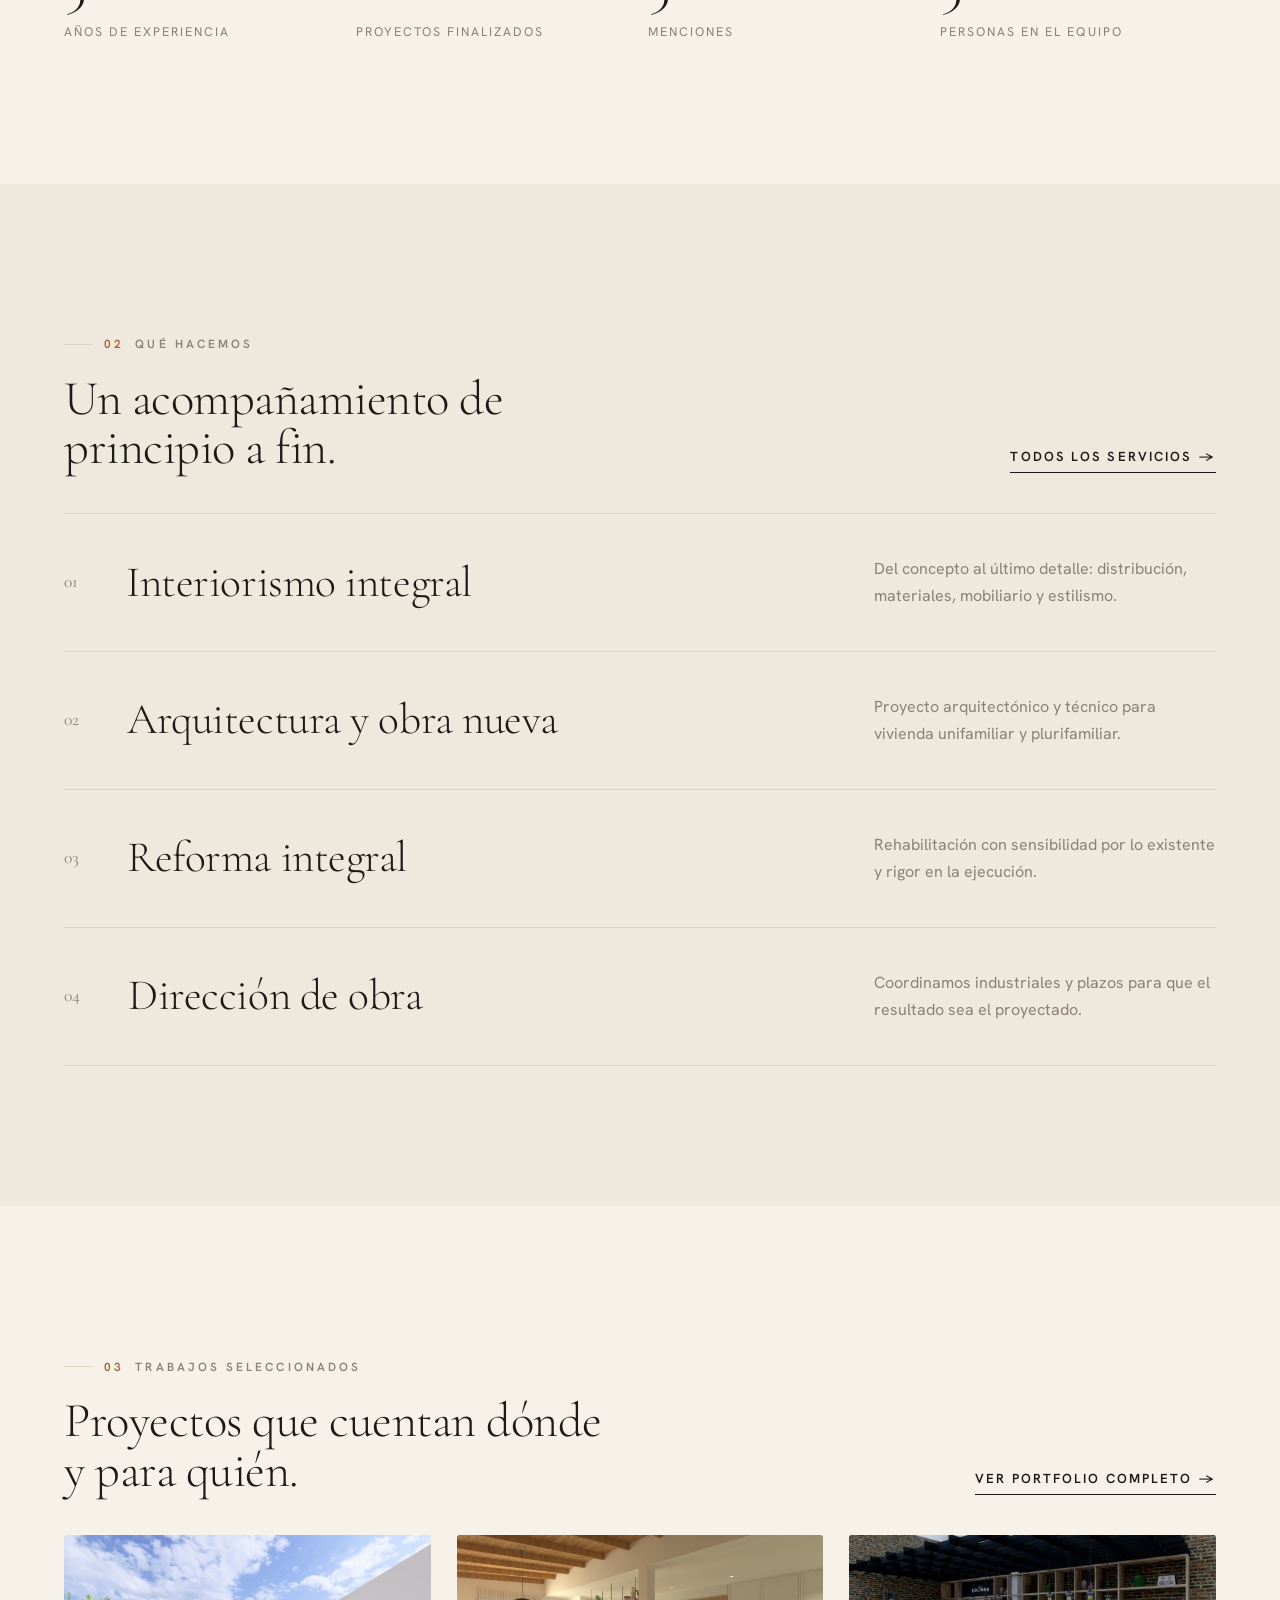
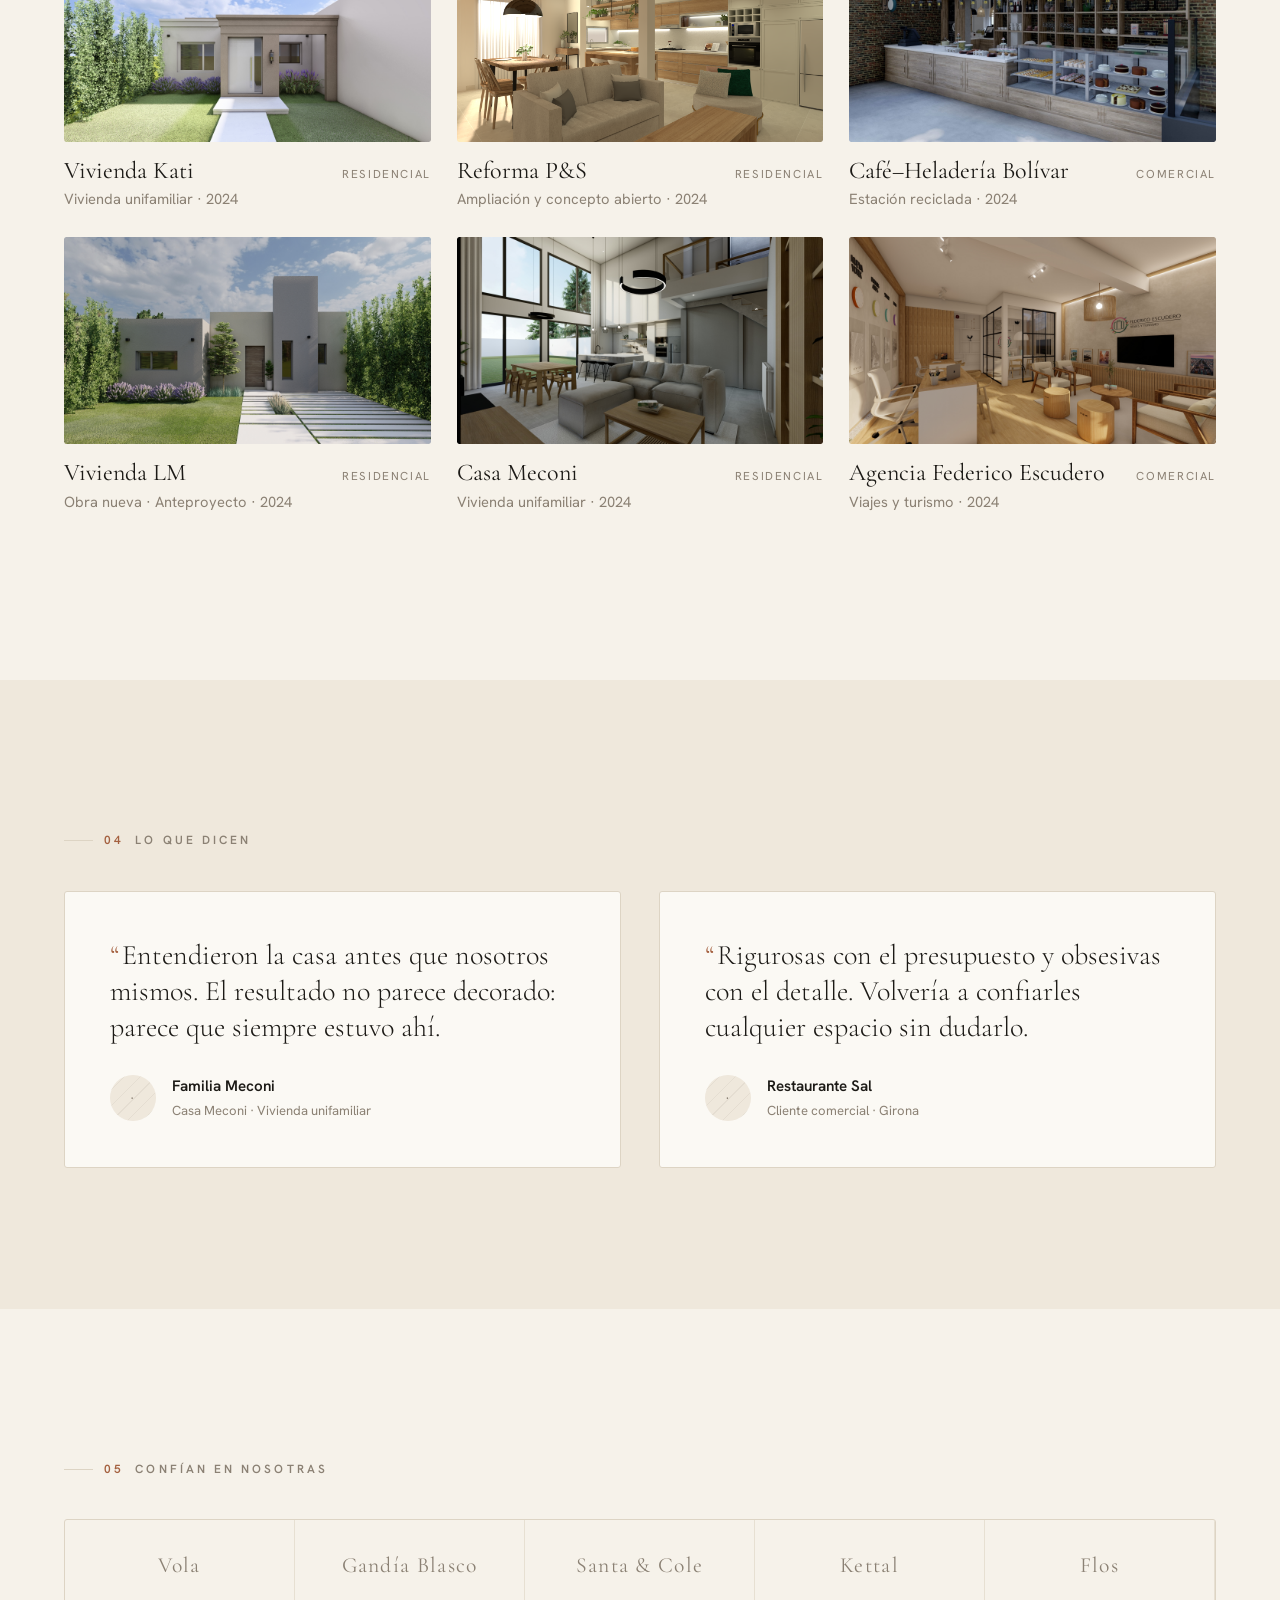
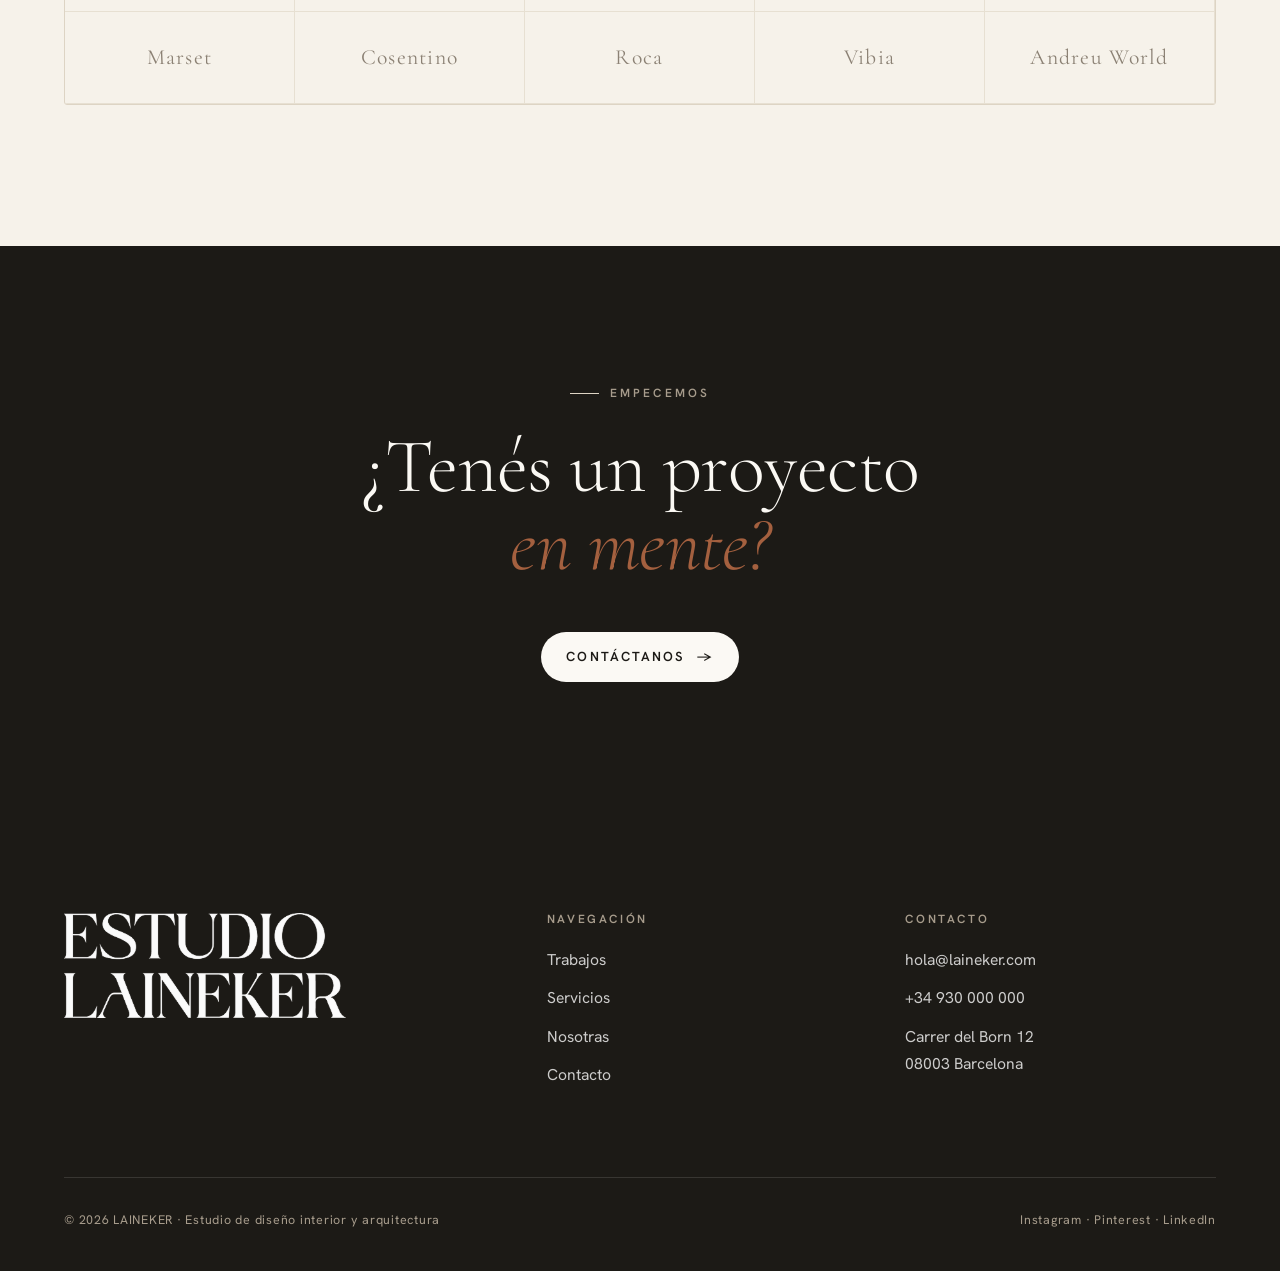
==== commit 8bcac146: "update" ====
--- a/index.html
+++ b/index.html
@@ -47,9 +47,9 @@
     </div>
     <div class="hero__inner">
       <h1 class="hero__title">
-        <span class="reveal-line"><span>Espacios que</span></span>
-        <span class="reveal-line"><span>se habitan con</span></span>
-        <span class="reveal-line"><span><em>calma</em>.</span></span>
+        <span class="reveal-line"><span>Construimos</span></span>
+        <span class="reveal-line"><span>espacios y</span></span>
+        <span class="reveal-line"><span><em>experiencias</em>.</span></span>
       </h1>
       <div class="hero__row">
         <p class="hero__sub">Estudio de diseño interior y arquitectura. Proyectamos desde la luz, la materia y el detalle.</p>
@@ -74,10 +74,10 @@
     </div>
 
     <div class="metrics">
-      <div class="metric" data-reveal><div class="num"><span data-count="14"></span><span class="suf">+</span></div><div class="lbl">Años de práctica</div></div>
-      <div class="metric" data-reveal data-delay="1"><div class="num"><span data-count="120"></span><span class="suf">+</span></div><div class="lbl">Proyectos entregados</div></div>
-      <div class="metric" data-reveal data-delay="2"><div class="num"><span data-count="9"></span></div><div class="lbl">Premios y menciones</div></div>
-      <div class="metric" data-reveal data-delay="3"><div class="num"><span data-count="6"></span></div><div class="lbl">Personas en el equipo</div></div>
+      <div class="metric" data-reveal><div class="num"><span data-count="3"></span><span class="suf">+</span></div><div class="lbl">Años de experiencia</div></div>
+      <div class="metric" data-reveal data-delay="1"><div class="num"><span data-count="20"></span><span class="suf">+</span></div><div class="lbl">Proyectos finalizados</div></div>
+      <div class="metric" data-reveal data-delay="2"><div class="num"><span data-count="3"></span></div><div class="lbl">Menciones</div></div>
+      <div class="metric" data-reveal data-delay="3"><div class="num"><span data-count="3"></span></div><div class="lbl">Personas en el equipo</div></div>
     </div>
   </section>
 
@@ -86,7 +86,7 @@
     <div style="display:flex;justify-content:space-between;align-items:flex-end;gap:2rem;flex-wrap:wrap;margin-bottom:2.5rem">
       <div>
         <span class="eyebrow" data-reveal><span class="idx">02</span> Qué hacemos</span>
-        <h2 style="font-size:var(--h2);margin-top:1.2rem;max-width:14ch" data-reveal>Un acompañamiento de principio a fin.</h2>
+        <h2 style="font-size:var(--h2);margin-top:1.2rem;max-width:20ch" data-reveal>Un acompañamiento de principio a fin.</h2>
       </div>
       <a class="link-u" href="servicios.html" data-reveal style="color:var(--ink)">Todos los servicios <span class="arrow" aria-hidden="true">→</span></a>
     </div>
@@ -124,7 +124,7 @@
     <div style="display:flex;justify-content:space-between;align-items:flex-end;gap:2rem;flex-wrap:wrap;margin-bottom:2.5rem">
       <div>
         <span class="eyebrow" data-reveal><span class="idx">03</span> Trabajos seleccionados</span>
-        <h2 style="font-size:var(--h2);margin-top:1.2rem;max-width:16ch" data-reveal>Proyectos que cuentan dónde y para quién.</h2>
+        <h2 style="font-size:var(--h2);margin-top:1.2rem;max-width:24ch" data-reveal>Proyectos que cuentan dónde y para quién.</h2>
       </div>
       <a class="link-u" href="trabajos.html" data-reveal style="color:var(--ink)">Ver portfolio completo <span class="arrow" aria-hidden="true">→</span></a>
     </div>
@@ -172,8 +172,8 @@
   <!-- ============ CTA ============ -->
   <section class="cta" data-screen-label="Contacto CTA">
     <span class="eyebrow" style="color:var(--muted-2);justify-content:center" data-reveal>Empecemos</span>
-    <h2 data-reveal style="margin-top:1.5rem">¿Tienes un espacio <em>en mente</em>?</h2>
-    <a class="btn" href="contacto.html" data-reveal>Cuéntanos tu proyecto <span class="arrow" aria-hidden="true">→</span></a>
+    <h2 data-reveal style="margin-top:1.5rem">¿Tenés un proyecto<br><em>en mente?</em></h2>
+    <a class="btn" href="contacto.html" data-reveal>Contáctanos <span class="arrow" aria-hidden="true">→</span></a>
   </section>
 
 </main>
--- a/css/style.css
+++ b/css/style.css
@@ -44,7 +44,7 @@
   color:var(--ink);
   font-family:var(--sans);
   font-weight:400;
-  line-height:1.6;
+  line-height:1.72;
   font-size:1.0625rem;
   -webkit-font-smoothing:antialiased;
   text-rendering:optimizeLegibility;
@@ -74,7 +74,7 @@
 .eyebrow .idx{color:var(--accent);font-variant-numeric:tabular-nums}
 .eyebrow::before{content:"";width:1.8rem;height:1px;background:var(--line);display:inline-block}
 
-.lead{font-size:var(--lead);line-height:1.5;color:var(--ink-soft);font-weight:300}
+.lead{font-size:var(--lead);line-height:1.62;color:var(--ink-soft);font-weight:300}
 .muted{color:var(--muted)}
 
 /* ---------- Layout ---------- */
@@ -137,7 +137,8 @@
   background:var(--accent);transition:width .4s var(--ease)}
 .nav__links a:hover::after,.nav__links a[aria-current="page"]::after{width:100%}
 .nav__links a[aria-current="page"]{color:var(--accent)}
-.nav__cta{margin-left:.4rem}
+.nav__links a.nav__cta{margin-left:.6rem;padding:1.05em 2.2em;color:var(--paper)}
+.nav.on-dark .nav__links a.nav__cta{color:var(--paper)}
 
 .burger{display:none;flex-direction:column;gap:5px;width:26px;padding:6px 0}
 .burger span{height:1.5px;background:currentColor;transition:transform .4s var(--ease),opacity .3s}
@@ -216,7 +217,7 @@
 .hero__title em{font-style:italic;color:var(--accent)}
 .hero__row{display:flex;justify-content:space-between;align-items:flex-end;gap:2rem;
   flex-wrap:wrap;margin-top:clamp(1.5rem,3vw,2.5rem)}
-.hero__sub{max-width:34ch;font-size:var(--lead);font-weight:300;color:rgba(255,255,255,.86)}
+.hero__sub{max-width:34ch;font-size:var(--lead);line-height:1.6;font-weight:300;color:rgba(255,255,255,.86)}
 .hero__scroll{position:absolute;left:50%;transform:translateX(-50%);bottom:1.6rem;z-index:2;
   display:flex;align-items:center;gap:.7rem;font-size:.7rem;letter-spacing:.24em;
   text-transform:uppercase;color:rgba(255,255,255,.7)}
@@ -236,11 +237,11 @@
 /* =========================================================
    INTRO / two-col statement
    ========================================================= */
-.intro{display:grid;grid-template-columns:minmax(0,.42fr) minmax(0,1fr);gap:clamp(2rem,5vw,5rem);align-items:start}
-.intro__statement{font-family:var(--serif);font-weight:300;font-size:var(--h2);line-height:1.12;letter-spacing:-.01em}
+.intro{display:grid;grid-template-columns:minmax(0,1.1fr) minmax(0,.9fr);gap:clamp(2rem,5vw,5rem);align-items:start}
+.intro__statement{font-family:var(--serif);font-weight:300;font-size:var(--h2);line-height:1.2;letter-spacing:-.01em}
 .intro__statement .accent{color:var(--accent)}
-.intro__aside{font-size:1.05rem;color:var(--ink-soft);max-width:46ch}
-.intro__aside p+p{margin-top:1.2rem}
+.intro__aside{font-size:1.05rem;line-height:1.78;color:var(--ink-soft);max-width:46ch}
+.intro__aside p+p{margin-top:1.5rem}
 
 /* metrics */
 .metrics{display:grid;grid-template-columns:repeat(4,1fr);gap:1rem;
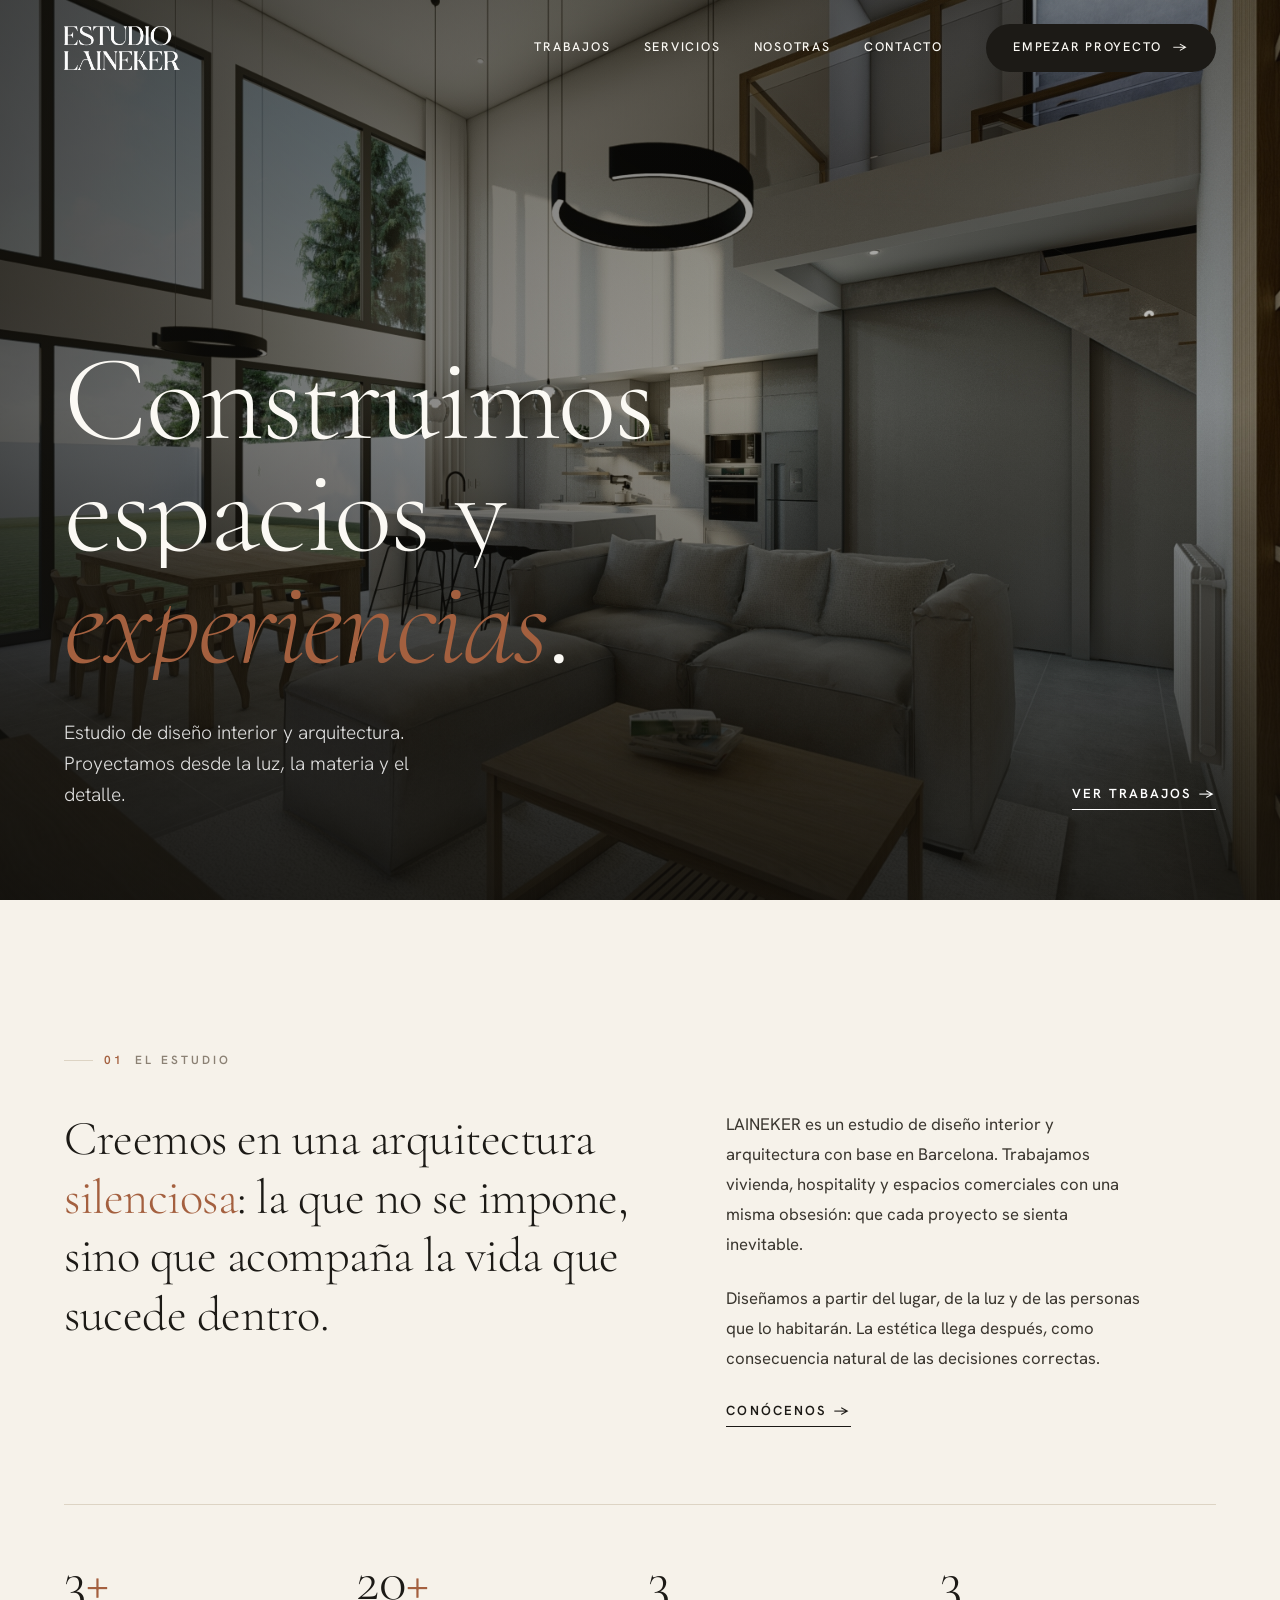
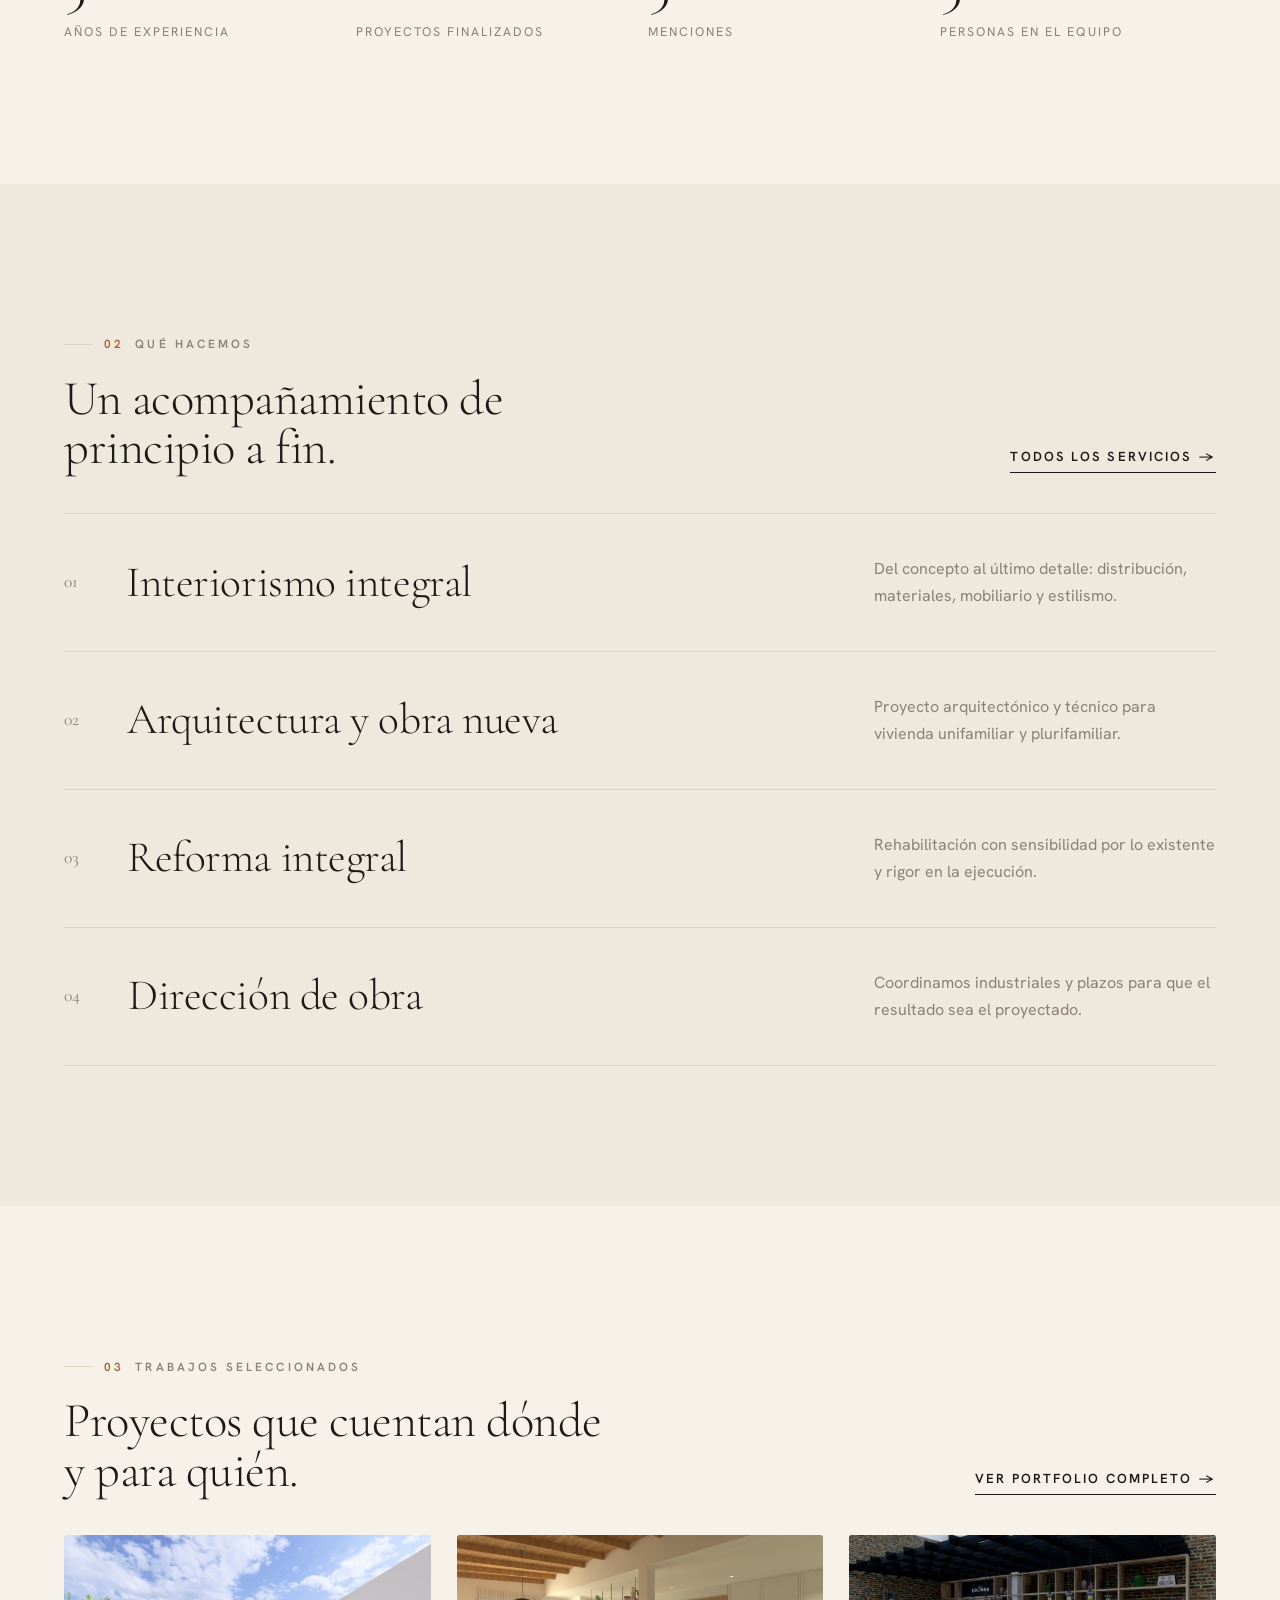
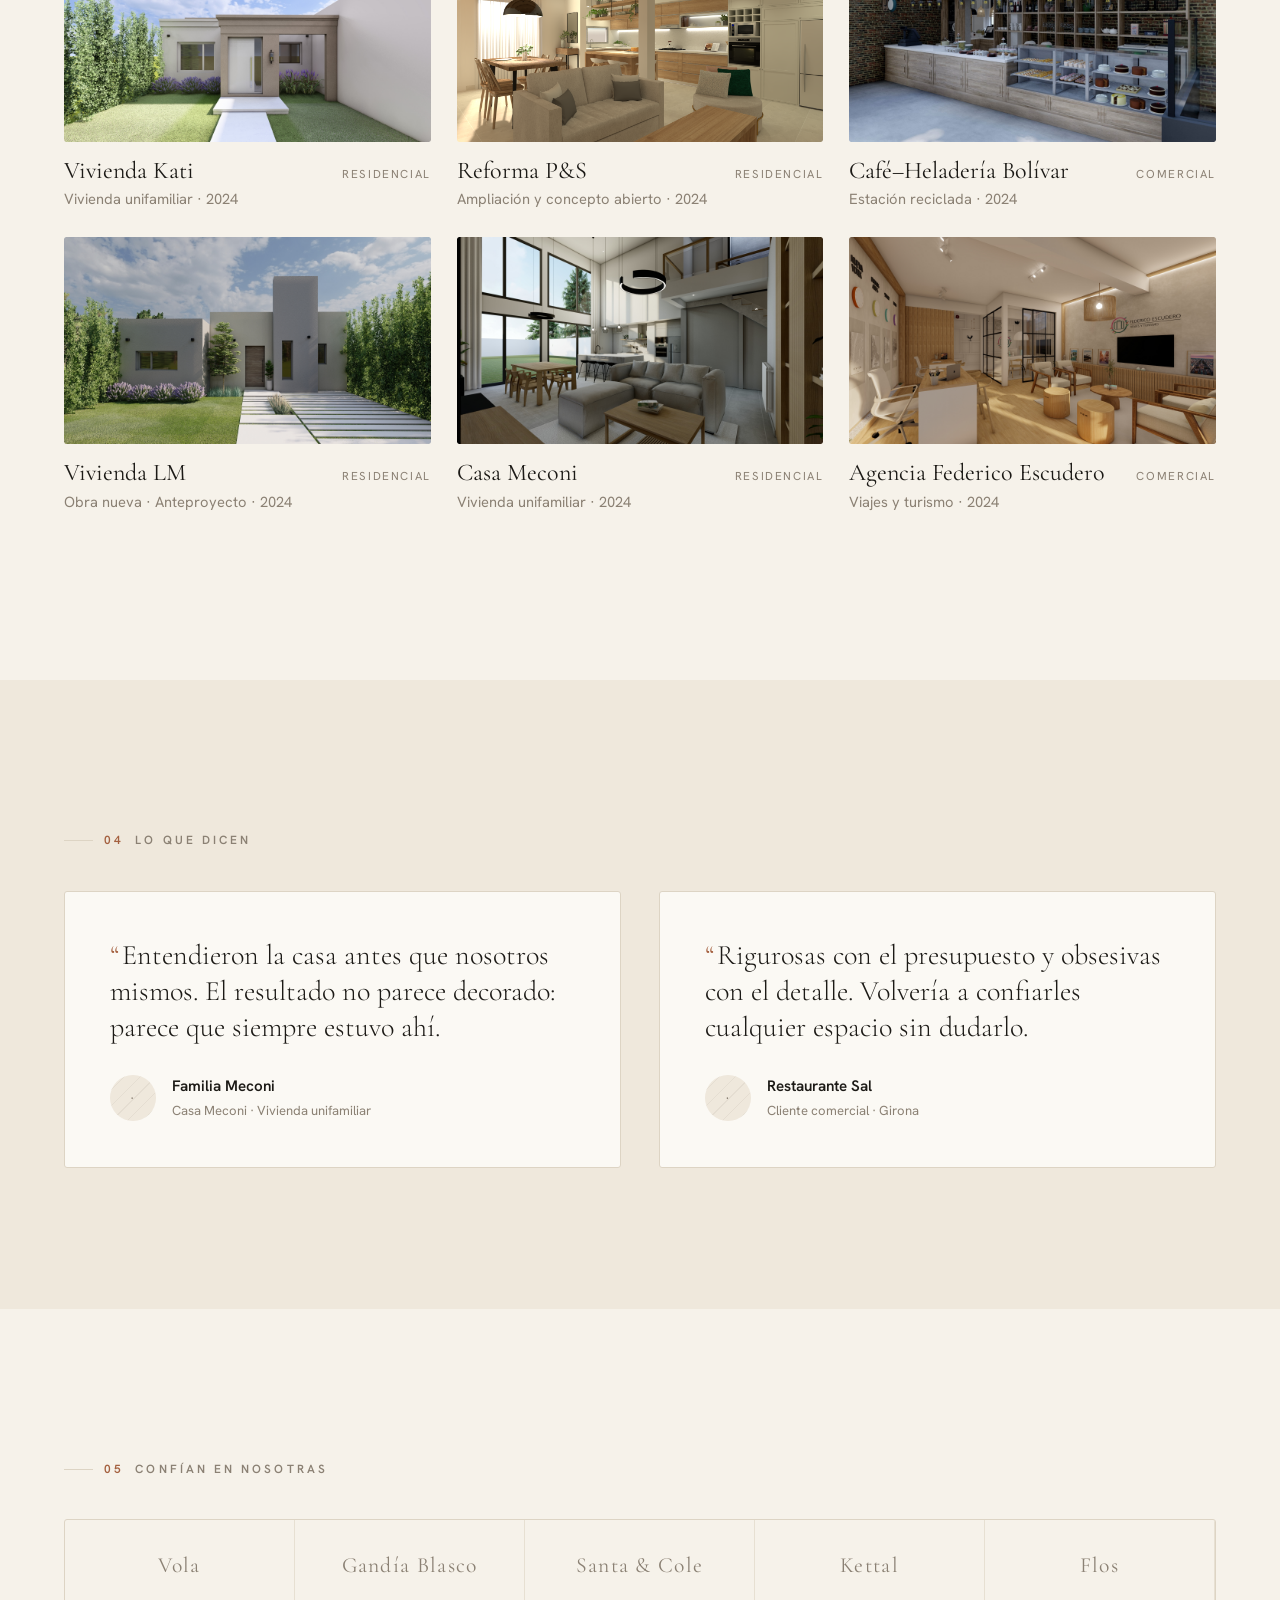
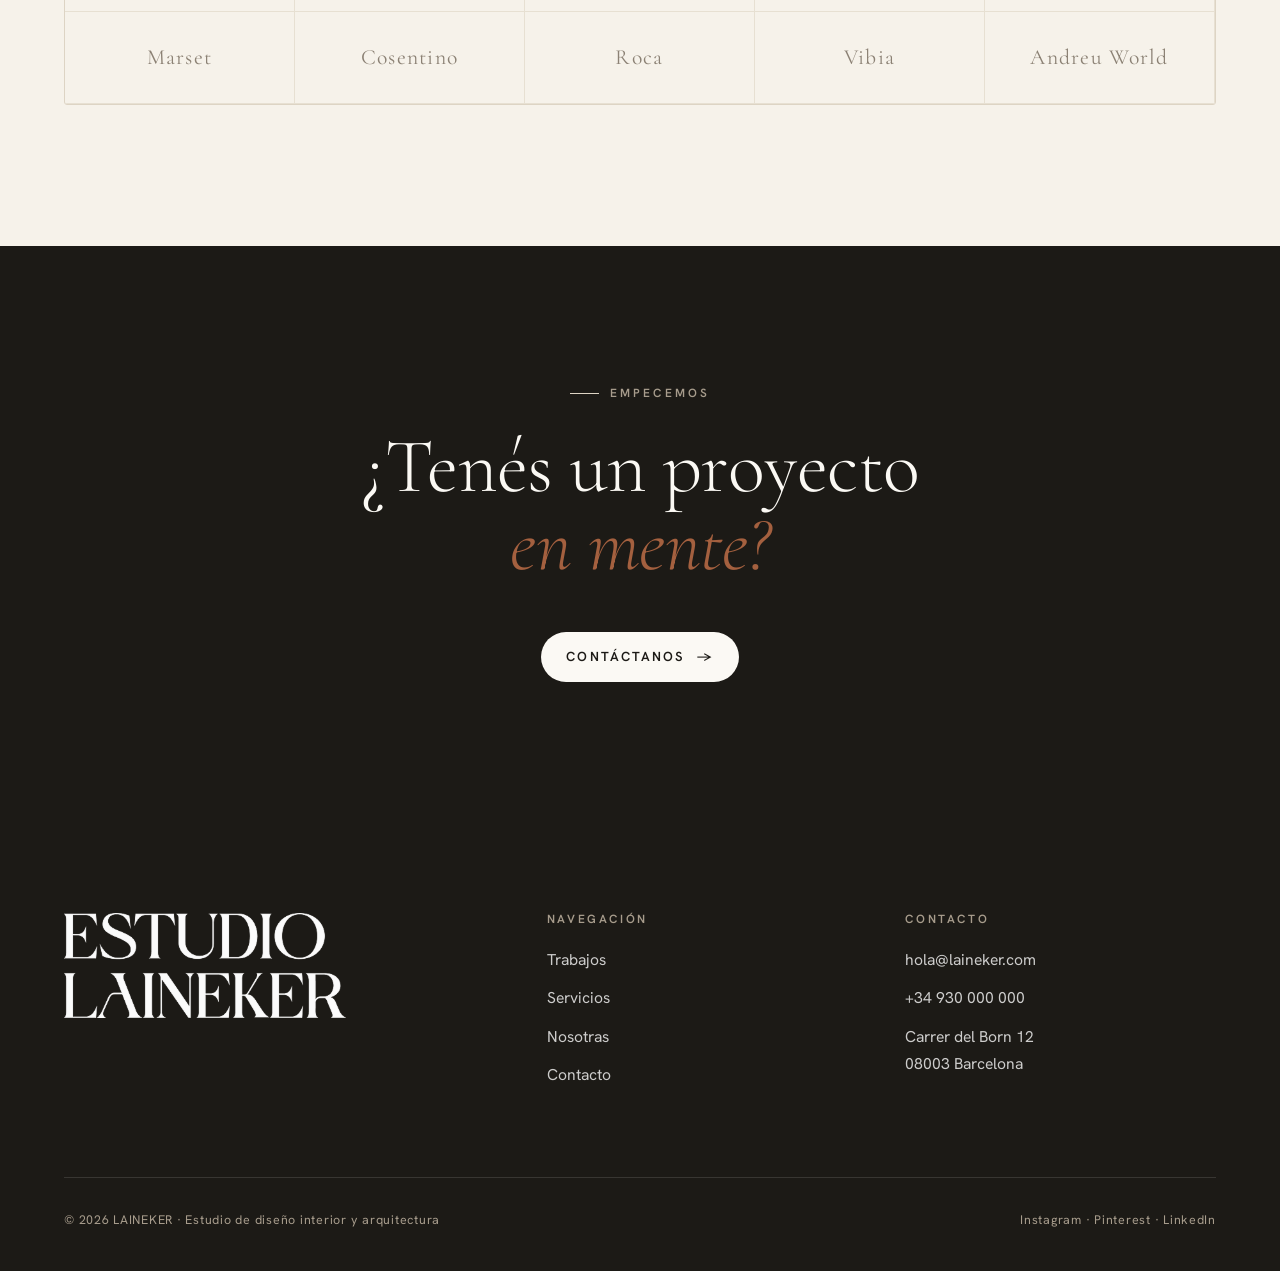
==== commit d2d4d76b: "Remove misleading 'Desliza' indicator from hero section https://claude.ai/code/session_017QSgEtezYPi" ====
--- a/index.html
+++ b/index.html
@@ -56,7 +56,7 @@
         <a class="link-u" href="trabajos.html" style="color:#fff">Ver trabajos <span class="arrow" aria-hidden="true">→</span></a>
       </div>
     </div>
-    <div class="hero__scroll"><span class="hero__line"></span> Desliza</div>
+
   </section>
 
   <!-- ============ INTRO ============ -->
--- a/css/style.css
+++ b/css/style.css
@@ -135,7 +135,7 @@
 }
 .nav__links a::after{content:"";position:absolute;left:0;bottom:-2px;height:1px;width:0;
   background:var(--accent);transition:width .4s var(--ease)}
-.nav__links a:hover::after,.nav__links a[aria-current="page"]::after{width:100%}
+.nav__links a:not(.nav__cta):hover::after,.nav__links a[aria-current="page"]::after{width:100%}
 .nav__links a[aria-current="page"]{color:var(--accent)}
 .nav__links a.nav__cta{margin-left:.6rem;padding:1.05em 2.2em;color:var(--paper)}
 .nav.on-dark .nav__links a.nav__cta{color:var(--paper)}
